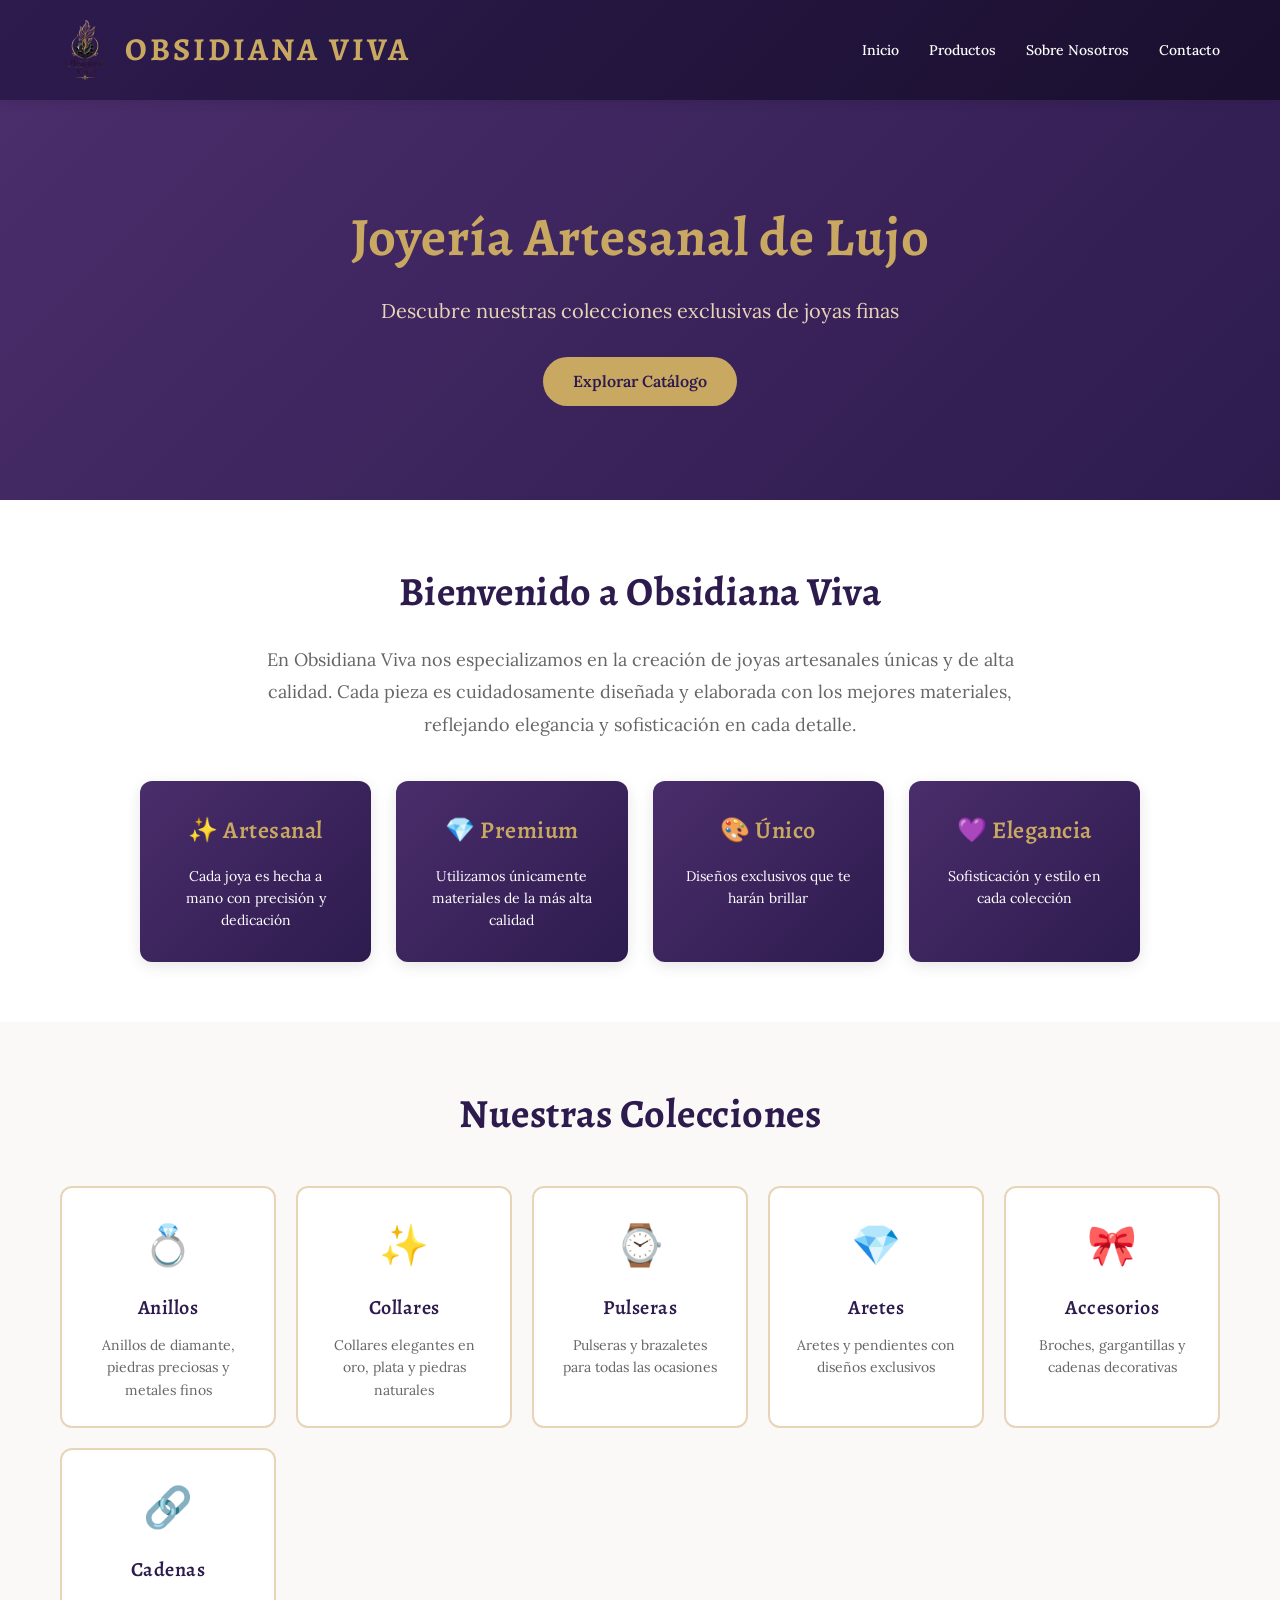
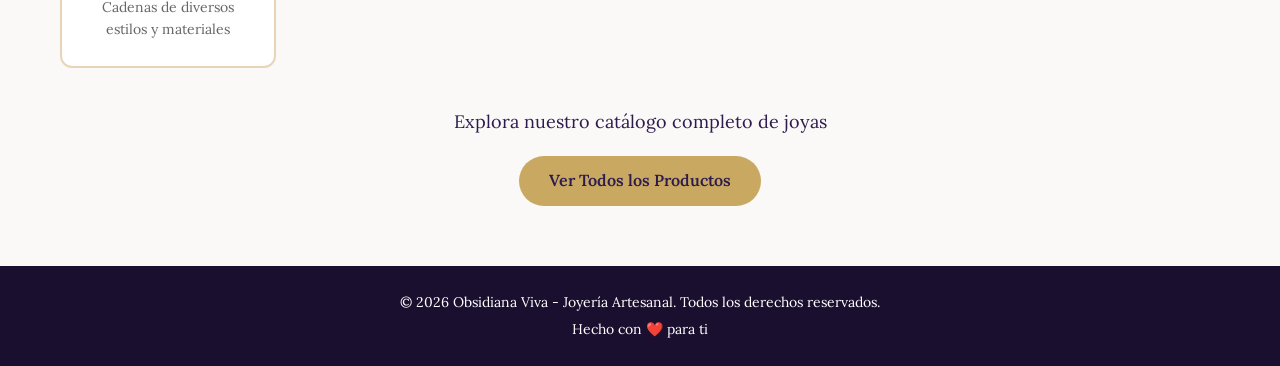
==== index.html @ 0007ed88 "Primer commit" ====
<!DOCTYPE html>
<html lang="es">
<head>
    <meta charset="UTF-8">
    <meta name="viewport" content="width=device-width, initial-scale=1.0">
    <title>Obsidiana Viva | Joyería Artesanal</title>
    <link rel="stylesheet" href="styles.css">
</head>
<body>
    <!-- HEADER / NAVEGACIÓN -->
    <header class="header">
        <div class="container">
            <div class="logo-section">
                <img src="img/logo.png" alt="Obsidiana Viva Logo" class="logo">
                <h1>OBSIDIANA VIVA</h1>
                <p class="tagline">Joyería Artesanal de Lujo</p>
            </div>
            <nav class="navbar">
                <ul>
                    <li><a href="index.html" class="nav-link">Inicio</a></li>
                    <li><a href="productos.html" class="nav-link">Productos</a></li>
                    <li><a href="sobre-nosotros.html" class="nav-link">Sobre Nosotros</a></li>
                    <li><a href="contacto.html" class="nav-link">Contacto</a></li>
                </ul>
            </nav>
        </div>
    </header>

    <!-- SECCIÓN HERO / BANNER -->
    <section class="hero">
        <div class="hero-content">
            <div class="hero-text">
                <h2>Joyería Artesanal de Lujo</h2>
                <p>Descubre nuestras colecciones exclusivas de joyas finas</p>
                <a href="productos.html" class="btn btn-primary">Explorar Catálogo</a>
            </div>
        </div>
    </section>

    <!-- SECCIÓN DE INTRODUCCIÓN -->
    <section class="intro-section">
        <div class="container">
            <h2>Bienvenido a Obsidiana Viva</h2>
            <p class="intro-text">
                En Obsidiana Viva nos especializamos en la creación de joyas artesanales únicas y de alta calidad. 
                Cada pieza es cuidadosamente diseñada y elaborada con los mejores materiales, reflejando elegancia 
                y sofisticación en cada detalle.
            </p>
            
            <div class="caracteristicas-grid">
                <div class="caracteristica-card">
                    <h3>✨ Artesanal</h3>
                    <p>Cada joya es hecha a mano con precisión y dedicación</p>
                </div>
                <div class="caracteristica-card">
                    <h3>💎 Premium</h3>
                    <p>Utilizamos únicamente materiales de la más alta calidad</p>
                </div>
                <div class="caracteristica-card">
                    <h3>🎨 Único</h3>
                    <p>Diseños exclusivos que te harán brillar</p>
                </div>
                <div class="caracteristica-card">
                    <h3>💜 Elegancia</h3>
                    <p>Sofisticación y estilo en cada colección</p>
                </div>
            </div>
        </div>
    </section>

    <!-- SECCIÓN DE CATEGORÍAS DESTACADAS -->
    <section class="categorias-section">
        <div class="container">
            <h2>Nuestras Colecciones</h2>
            <div class="categorias-grid">
                <div class="categoria-card">
                    <div class="categoria-icon">💍</div>
                    <h3>Anillos</h3>
                    <p>Anillos de diamante, piedras preciosas y metales finos</p>
                </div>
                <div class="categoria-card">
                    <div class="categoria-icon">✨</div>
                    <h3>Collares</h3>
                    <p>Collares elegantes en oro, plata y piedras naturales</p>
                </div>
                <div class="categoria-card">
                    <div class="categoria-icon">⌚</div>
                    <h3>Pulseras</h3>
                    <p>Pulseras y brazaletes para todas las ocasiones</p>
                </div>
                <div class="categoria-card">
                    <div class="categoria-icon">💎</div>
                    <h3>Aretes</h3>
                    <p>Aretes y pendientes con diseños exclusivos</p>
                </div>
                <div class="categoria-card">
                    <div class="categoria-icon">🎀</div>
                    <h3>Accesorios</h3>
                    <p>Broches, gargantillas y cadenas decorativas</p>
                </div>
                <div class="categoria-card">
                    <div class="categoria-icon">🔗</div>
                    <h3>Cadenas</h3>
                    <p>Cadenas de diversos estilos y materiales</p>
                </div>
            </div>
            <div class="cta-section">
                <p>Explora nuestro catálogo completo de joyas</p>
                <a href="productos.html" class="btn btn-primary">Ver Todos los Productos</a>
            </div>
        </div>
    </section>

    <!-- FOOTER -->
    <footer class="footer">
        <div class="container">
            <p>&copy; 2026 Obsidiana Viva - Joyería Artesanal. Todos los derechos reservados.</p>
            <p>Hecho con ❤️ para ti</p>
        </div>
    </footer>
</body>
</html>
---- styles.css ----
/* ===== IMPORTAR FUENTES DE GOOGLE FONTS ===== */
@import url('https://fonts.googleapis.com/css2?family=Alegreya:wght@400;600;700;900&family=Lora:wght@400;600;700&display=swap');

/* ===== VARIABLES DE COLOR ===== */
:root {
    --primary-purple: #2D1B4E;
    --dark-purple: #1a0f2e;
    --light-purple: #4a2d6b;
    --gold: #C9A961;
    --light-gold: #E8D5B7;
    --cream: #F5EFE0;
    --text-dark: #2D1B4E;
    --text-light: #666;
    --border-color: #ddd;
    --success: #27ae60;
    --error: #e74c3c;
}

/* ===== RESET Y ESTILOS GLOBALES ===== */
* {
    margin: 0;
    padding: 0;
    box-sizing: border-box;
}

html {
    scroll-behavior: smooth;
}

body {
    font-family: 'Lora', 'Times New Roman', serif;
    line-height: 1.6;
    color: var(--text-dark);
    background-color: #f9f7f4;
}

h1, h2, h3, h4, h5, h6 {
    font-family: 'Alegreya', 'Times New Roman', serif;
    font-weight: 600;
    letter-spacing: 0.5px;
}

.container {
    max-width: 1200px;
    margin: 0 auto;
    padding: 0 20px;
}

/* ===== HEADER Y NAVEGACIÓN ===== */
.header {
    background: linear-gradient(135deg, var(--primary-purple) 0%, var(--dark-purple) 100%);
    color: white;
    padding: 20px 0;
    box-shadow: 0 2px 10px rgba(0, 0, 0, 0.1);
    position: sticky;
    top: 0;
    z-index: 100;
}

.header .container {
    display: flex;
    justify-content: space-between;
    align-items: center;
    flex-wrap: wrap;
    gap: 20px;
}

.logo-section {
    display: flex;
    align-items: center;
    gap: 15px;
}

.logo {
    width: 50px;
    height: 60px;
    border-radius: 50%;
    object-fit: cover;
}

.logo-section h1 {
    font-family: 'Alegreya', 'Times New Roman', serif;
    font-size: 32px;
    font-weight: 700;
    letter-spacing: 3px;
    color: var(--gold);
}

.tagline {
    font-size: 12px;
    color: var(--light-gold);
    font-style: italic;
    display: none;
}

.navbar ul {
    display: flex;
    list-style: none;
    gap: 30px;
    align-items: center;
}

.navbar a {
    color: white;
    text-decoration: none;
    font-weight: 500;
    transition: color 0.3s ease;
    font-size: 14px;
}

.navbar a:hover {
    color: var(--gold);
}

/* ===== SECCIÓN HERO ===== */
.hero {
    background: linear-gradient(135deg, var(--light-purple) 0%, var(--primary-purple) 100%);
    color: white;
    padding: 60px 20px;
    text-align: center;
    min-height: 400px;
    display: flex;
    align-items: center;
    justify-content: center;
}

.hero-content {
    max-width: 800px;
    margin: 0 auto;
}

.hero-image {
    width: 100%;
    max-width: 600px;
    height: 300px;
    object-fit: cover;
    border-radius: 15px;
    margin-bottom: 30px;
    box-shadow: 0 10px 30px rgba(0, 0, 0, 0.3);
}

.hero-text h2 {
    font-family: 'Alegreya', 'Times New Roman', serif;
    font-size: 54px;
    font-weight: 700;
    margin-bottom: 15px;
    color: var(--gold);
    letter-spacing: 1px;
}

.hero-text p {
    font-size: 20px;
    margin-bottom: 30px;
    color: var(--light-gold);
}

/* ===== BOTONES ===== */
.btn {
    padding: 12px 30px;
    border: none;
    border-radius: 25px;
    font-size: 16px;
    font-weight: 600;
    cursor: pointer;
    transition: all 0.3s ease;
    text-decoration: none;
    display: inline-block;
}

.btn-primary {
    background-color: var(--gold);
    color: var(--primary-purple);
}

.btn-primary:hover {
    background-color: var(--light-gold);
    transform: translateY(-2px);
    box-shadow: 0 5px 15px rgba(201, 169, 97, 0.4);
}

.btn-secondary {
    background-color: var(--primary-purple);
    color: white;
    border: 2px solid var(--gold);
}

.btn-secondary:hover {
    background-color: var(--light-purple);
}

.btn-large {
    padding: 15px 40px;
    font-size: 18px;
}

/* ===== SECCIÓN INTRO (INDEX) ===== */
.intro-section {
    padding: 60px 20px;
    background-color: white;
}

.intro-section h2 {
    font-family: 'Alegreya', 'Times New Roman', serif;
    text-align: center;
    color: var(--primary-purple);
    margin-bottom: 20px;
    font-size: 40px;
    font-weight: 700;
}

.intro-text {
    text-align: center;
    max-width: 800px;
    margin: 0 auto 40px;
    font-size: 18px;
    color: var(--text-light);
    line-height: 1.8;
}

.caracteristicas-grid {
    display: grid;
    grid-template-columns: repeat(auto-fit, minmax(220px, 1fr));
    gap: 25px;
    max-width: 1000px;
    margin: 0 auto;
}

.caracteristica-card {
    background: linear-gradient(135deg, var(--light-purple) 0%, var(--primary-purple) 100%);
    color: white;
    padding: 30px;
    border-radius: 12px;
    text-align: center;
    box-shadow: 0 4px 15px rgba(0, 0, 0, 0.1);
    transition: transform 0.3s ease;
}

.caracteristica-card:hover {
    transform: translateY(-8px);
}

.caracteristica-card h3 {
    color: var(--gold);
    margin-bottom: 15px;
    font-size: 24px;
}

.caracteristica-card p {
    font-size: 14px;
    line-height: 1.6;
}

/* ===== SECCIÓN CATEGORÍAS (INDEX) ===== */
.categorias-section {
    padding: 60px 20px;
    background-color: #faf9f7;
}

.categorias-section h2 {
    font-family: 'Alegreya', 'Times New Roman', serif;
    text-align: center;
    color: var(--primary-purple);
    margin-bottom: 40px;
    font-size: 40px;
    font-weight: 700;
}

.categorias-grid {
    display: grid;
    grid-template-columns: repeat(auto-fit, minmax(200px, 1fr));
    gap: 20px;
    margin-bottom: 40px;
}

.categoria-card {
    background-color: white;
    border: 2px solid var(--light-gold);
    border-radius: 12px;
    padding: 25px;
    text-align: center;
    transition: all 0.3s ease;
    cursor: pointer;
}

.categoria-card:hover {
    border-color: var(--gold);
    box-shadow: 0 8px 20px rgba(201, 169, 97, 0.3);
    transform: translateY(-5px);
}

.categoria-icon {
    font-size: 40px;
    margin-bottom: 15px;
}

.categoria-card h3 {
    color: var(--primary-purple);
    margin-bottom: 10px;
    font-size: 20px;
}

.categoria-card p {
    color: var(--text-light);
    font-size: 14px;
}

.cta-section {
    text-align: center;
}

.cta-section p {
    font-size: 18px;
    color: var(--primary-purple);
    margin-bottom: 20px;
}

/* ===== SECCIÓN DE BÚSQUEDA Y FILTROS ===== */
.search-section {
    padding: 50px 20px;
    background-color: white;
}

.search-section h2 {
    font-family: 'Alegreya', 'Times New Roman', serif;
    text-align: center;
    color: var(--primary-purple);
    margin-bottom: 30px;
    font-size: 40px;
    font-weight: 700;
}

.search-bar {
    margin-bottom: 30px;
    text-align: center;
}

#buscador {
    width: 100%;
    max-width: 500px;
    padding: 12px 20px;
    font-size: 16px;
    border: 2px solid var(--gold);
    border-radius: 25px;
    outline: none;
    transition: border-color 0.3s ease;
}

#buscador:focus {
    border-color: var(--primary-purple);
    box-shadow: 0 0 10px rgba(201, 169, 97, 0.3);
}

.filtros {
    display: flex;
    flex-wrap: wrap;
    justify-content: center;
    gap: 10px;
}

.filtro-btn {
    padding: 10px 20px;
    border: 2px solid var(--gold);
    background-color: transparent;
    color: var(--primary-purple);
    border-radius: 25px;
    cursor: pointer;
    font-weight: 600;
    transition: all 0.3s ease;
}

.filtro-btn:hover {
    background-color: var(--gold);
    color: var(--primary-purple);
}

.filtro-btn.activo {
    background-color: var(--gold);
    color: var(--primary-purple);
}

/* ===== SECCIÓN DE PRODUCTOS ===== */
.productos-section {
    padding: 50px 20px;
    background-color: #faf9f7;
}

.productos-section h2 {
    font-family: 'Alegreya', 'Times New Roman', serif;
    text-align: center;
    color: var(--primary-purple);
    margin-bottom: 40px;
    font-size: 40px;
    font-weight: 700;
}

.productos-grid {
    display: grid;
    grid-template-columns: repeat(auto-fill, minmax(250px, 1fr));
    gap: 25px;
    max-width: 1200px;
    margin: 0 auto;
}

.producto-card {
    background-color: white;
    border-radius: 12px;
    overflow: hidden;
    box-shadow: 0 4px 15px rgba(0, 0, 0, 0.08);
    transition: all 0.3s ease;
    cursor: pointer;
}

.producto-card:hover {
    transform: translateY(-8px);
    box-shadow: 0 8px 25px rgba(201, 169, 97, 0.3);
}

.producto-imagen {
    width: 100%;
    height: 250px;
    background: linear-gradient(135deg, var(--light-gold) 0%, var(--cream) 100%);
    display: flex;
    align-items: center;
    justify-content: center;
    overflow: hidden;
}

.producto-imagen img {
    width: 100%;
    height: 100%;
    object-fit: cover;
}

.producto-info {
    padding: 20px;
}

.producto-categoria {
    font-size: 12px;
    color: var(--gold);
    font-weight: 700;
    text-transform: uppercase;
    letter-spacing: 1px;
}

.producto-nombre {
    font-family: 'Alegreya', 'Times New Roman', serif;
    font-size: 20px;
    font-weight: 700;
    color: var(--primary-purple);
    margin: 10px 0;
}

.producto-descripcion {
    font-size: 14px;
    color: var(--text-light);
    margin-bottom: 15px;
    line-height: 1.4;
}

.producto-precio {
    font-size: 24px;
    color: var(--gold);
    font-weight: 700;
    margin-bottom: 15px;
}

.producto-stock {
    font-size: 12px;
    color: var(--text-light);
    margin-bottom: 15px;
}

.stock-disponible {
    color: var(--success);
    font-weight: 600;
}

.stock-bajo {
    color: var(--error);
    font-weight: 600;
}

/* ===== SECCIÓN ABOUT HERO ===== */
.about-hero {
    background: linear-gradient(135deg, var(--primary-purple) 0%, var(--light-purple) 100%);
    color: white;
    padding: 60px 20px;
    text-align: center;
}

.about-hero h1 {
    font-family: 'Alegreya', 'Times New Roman', serif;
    font-size: 48px;
    font-weight: 700;
    margin-bottom: 15px;
    color: var(--gold);
}

.about-hero p {
    font-size: 20px;
    color: var(--light-gold);
}

/* ===== SECCIÓN HISTORIA ===== */
.historia-section {
    padding: 60px 20px;
    background-color: white;
}

.historia-section .container {
    display: grid;
    grid-template-columns: 1fr 1fr;
    gap: 40px;
    align-items: center;
}

.historia-content h2 {
    font-family: 'Alegreya', 'Times New Roman', serif;
    color: var(--primary-purple);
    margin-bottom: 20px;
    font-size: 36px;
    font-weight: 700;
}

.historia-content p {
    color: var(--text-light);
    margin-bottom: 15px;
    line-height: 1.8;
    font-size: 16px;
}

.historia-imagen {
    width: 100%;
    height: 400px;
    object-fit: cover;
    border-radius: 12px;
    box-shadow: 0 8px 25px rgba(0, 0, 0, 0.15);
}

/* ===== SECCIÓN MISIÓN Y VISIÓN ===== */
.mision-vision {
    padding: 60px 20px;
    background-color: #faf9f7;
}

.mision-vision .container {
    display: grid;
    grid-template-columns: 1fr 1fr;
    gap: 40px;
}

.mision-card, .vision-card {
    background: linear-gradient(135deg, var(--primary-purple) 0%, var(--light-purple) 100%);
    color: white;
    padding: 40px;
    border-radius: 12px;
    box-shadow: 0 8px 25px rgba(0, 0, 0, 0.1);
    transition: transform 0.3s ease;
}

.mision-card:hover, .vision-card:hover {
    transform: translateY(-8px);
}

.mision-card h3, .vision-card h3 {
    font-family: 'Alegreya', 'Times New Roman', serif;
    color: var(--gold);
    margin-bottom: 20px;
    font-size: 28px;
}

.mision-card p, .vision-card p {
    font-size: 16px;
    line-height: 1.8;
}

/* ===== SECCIÓN VALORES ===== */
.valores-section {
    padding: 60px 20px;
    background-color: white;
}

.valores-section h2 {
    font-family: 'Alegreya', 'Times New Roman', serif;
    text-align: center;
    color: var(--primary-purple);
    margin-bottom: 40px;
    font-size: 40px;
    font-weight: 700;
}

.valores-grid {
    display: grid;
    grid-template-columns: repeat(auto-fit, minmax(250px, 1fr));
    gap: 25px;
}

.valor-card {
    background-color: #f9f7f4;
    border-left: 4px solid var(--gold);
    padding: 25px;
    border-radius: 8px;
    transition: all 0.3s ease;
}

.valor-card:hover {
    box-shadow: 0 8px 20px rgba(201, 169, 97, 0.2);
    transform: translateX(5px);
}

.valor-card h3 {
    color: var(--primary-purple);
    margin-bottom: 12px;
    font-size: 20px;
}

.valor-card p {
    color: var(--text-light);
    font-size: 14px;
    line-height: 1.6;
}

/* ===== SECCIÓN MATERIALES ===== */
.materiales-section {
    padding: 60px 20px;
    background: linear-gradient(135deg, var(--light-purple) 0%, var(--primary-purple) 100%);
    color: white;
}

.materiales-section h2 {
    font-family: 'Alegreya', 'Times New Roman', serif;
    text-align: center;
    color: var(--gold);
    margin-bottom: 15px;
    font-size: 40px;
    font-weight: 700;
}

.materiales-intro {
    text-align: center;
    margin-bottom: 40px;
    font-size: 18px;
    color: var(--light-gold);
}

.materiales-grid {
    display: grid;
    grid-template-columns: repeat(auto-fit, minmax(220px, 1fr));
    gap: 20px;
}

.material-card {
    background-color: rgba(255, 255, 255, 0.1);
    border: 2px solid var(--gold);
    padding: 25px;
    border-radius: 12px;
    text-align: center;
    transition: all 0.3s ease;
}

.material-card:hover {
    background-color: rgba(255, 255, 255, 0.2);
    transform: translateY(-5px);
}

.material-card h3 {
    color: var(--gold);
    margin-bottom: 12px;
    font-size: 20px;
}

.material-card p {
    font-size: 14px;
    line-height: 1.6;
}

/* ===== SECCIÓN CONTACTO HERO ===== */
.contacto-hero {
    background: linear-gradient(135deg, var(--primary-purple) 0%, var(--light-purple) 100%);
    color: white;
    padding: 60px 20px;
    text-align: center;
}

.contacto-hero h1 {
    font-family: 'Alegreya', 'Times New Roman', serif;
    font-size: 48px;
    font-weight: 700;
    margin-bottom: 15px;
    color: var(--gold);
}

.contacto-hero p {
    font-size: 20px;
    color: var(--light-gold);
}

/* ===== INFORMACIÓN CONTACTO ===== */
.info-contacto {
    padding: 60px 20px;
    background-color: white;
}

.info-contacto h2 {
    font-family: 'Alegreya', 'Times New Roman', serif;
    text-align: center;
    color: var(--primary-purple);
    margin-bottom: 40px;
    font-size: 36px;
    font-weight: 700;
}

.contacto-grid {
    display: grid;
    grid-template-columns: repeat(auto-fit, minmax(250px, 1fr));
    gap: 25px;
}

.contacto-info-card {
    background: linear-gradient(135deg, var(--light-gold) 0%, var(--cream) 100%);
    padding: 30px;
    border-radius: 12px;
    text-align: center;
    box-shadow: 0 4px 15px rgba(0, 0, 0, 0.08);
}

.contacto-info-card h3 {
    font-family: 'Alegreya', 'Times New Roman', serif;
    color: var(--primary-purple);
    margin-bottom: 12px;
    font-size: 24px;
    font-weight: 700;
}

.contacto-info-card p {
    color: var(--text-dark);
    font-size: 16px;
}

/* ===== FORMULARIO CONTACTO ===== */
.formulario-contacto {
    padding: 60px 20px;
    background-color: #faf9f7;
}

.formulario-contacto h2 {
    font-family: 'Alegreya', 'Times New Roman', serif;
    text-align: center;
    color: var(--primary-purple);
    margin-bottom: 40px;
    font-size: 36px;
    font-weight: 700;
}

.contacto-form-grande {
    max-width: 700px;
    margin: 0 auto;
    background-color: white;
    padding: 40px;
    border-radius: 12px;
    box-shadow: 0 4px 15px rgba(0, 0, 0, 0.08);
}

.form-group {
    margin-bottom: 25px;
}

.form-group label {
    display: block;
    margin-bottom: 8px;
    color: var(--primary-purple);
    font-weight: 600;
    font-size: 15px;
}

.form-group input,
.form-group textarea {
    width: 100%;
    padding: 12px;
    border: 2px solid var(--border-color);
    border-radius: 8px;
    font-family: 'Lora', 'Times New Roman', serif;
    font-size: 16px;
    transition: border-color 0.3s ease;
}

.form-group input:focus,
.form-group textarea:focus {
    outline: none;
    border-color: var(--gold);
    box-shadow: 0 0 10px rgba(201, 169, 97, 0.3);
}

.form-group textarea {
    resize: vertical;
}

/* ===== SECCIÓN REDES SOCIALES ===== */
.redes-sociales {
    padding: 60px 20px;
    background: linear-gradient(135deg, var(--primary-purple) 0%, var(--light-purple) 100%);
    color: white;
    text-align: center;
}

.redes-sociales h2 {
    font-family: 'Alegreya', 'Times New Roman', serif;
    color: var(--gold);
    margin-bottom: 12px;
    font-size: 36px;
    font-weight: 700;
}

.redes-sociales > .container > p {
    color: var(--light-gold);
    margin-bottom: 30px;
    font-size: 18px;
}

.redes-links {
    display: flex;
    flex-wrap: wrap;
    justify-content: center;
    gap: 15px;
}

.red-social-btn {
    display: inline-block;
    padding: 12px 25px;
    background-color: var(--gold);
    color: var(--primary-purple);
    text-decoration: none;
    border-radius: 25px;
    font-weight: 600;
    transition: all 0.3s ease;
}

.red-social-btn:hover {
    background-color: var(--light-gold);
    transform: translateY(-3px);
    box-shadow: 0 5px 15px rgba(201, 169, 97, 0.4);
}

/* ===== FOOTER ===== */
.footer {
    background-color: var(--dark-purple);
    color: white;
    text-align: center;
    padding: 20px;
}

.footer p {
    margin: 5px 0;
    font-size: 14px;
}

/* ===== RESPONSIVE DESIGN ===== */
@media (max-width: 768px) {
    .header .container {
        flex-direction: column;
        align-items: center;
    }

    .navbar ul {
        gap: 15px;
        font-size: 12px;
        flex-direction: column;
        width: 100%;
    }

    .navbar a {
        display: block;
        text-align: center;
    }

    .logo-section h1 {
        font-size: 24px;
    }

    .hero-text h2 {
        font-size: 36px;
    }

    .hero-text p {
        font-size: 16px;
    }

    .productos-grid {
        grid-template-columns: repeat(auto-fill, minmax(200px, 1fr));
        gap: 15px;
    }

    .producto-imagen {
        height: 200px;
    }

    .caracteristicas-grid {
        grid-template-columns: 1fr 1fr;
    }

    .categorias-grid {
        grid-template-columns: 1fr;
    }

    .historia-section .container {
        grid-template-columns: 1fr;
    }

    .historia-imagen {
        height: 300px;
    }

    .mision-vision .container {
        grid-template-columns: 1fr;
    }

    .valores-grid {
        grid-template-columns: 1fr;
    }

    .redes-links {
        flex-direction: column;
    }
}

@media (max-width: 480px) {
    .header .container {
        gap: 10px;
    }

    .logo-section h1 {
        font-size: 20px;
    }

    .tagline {
        display: block;
    }

    .hero-text h2 {
        font-size: 28px;
    }

    .hero-image {
        height: 200px;
    }

    .productos-grid {
        grid-template-columns: 1fr;
    }

    .caracteristicas-grid {
        grid-template-columns: 1fr;
    }

    .materiales-grid {
        grid-template-columns: 1fr;
    }

    .contacto-form-grande {
        padding: 20px;
    }

    .search-section h2,
    .productos-section h2,
    .intro-section h2,
    .categorias-section h2,
    .valores-section h2,
    .materiales-section h2,
    .formulario-contacto h2 {
        font-size: 28px;
    }

    .filtros {
        gap: 5px;
    }

    .filtro-btn {
        padding: 8px 12px;
        font-size: 11px;
    }
}
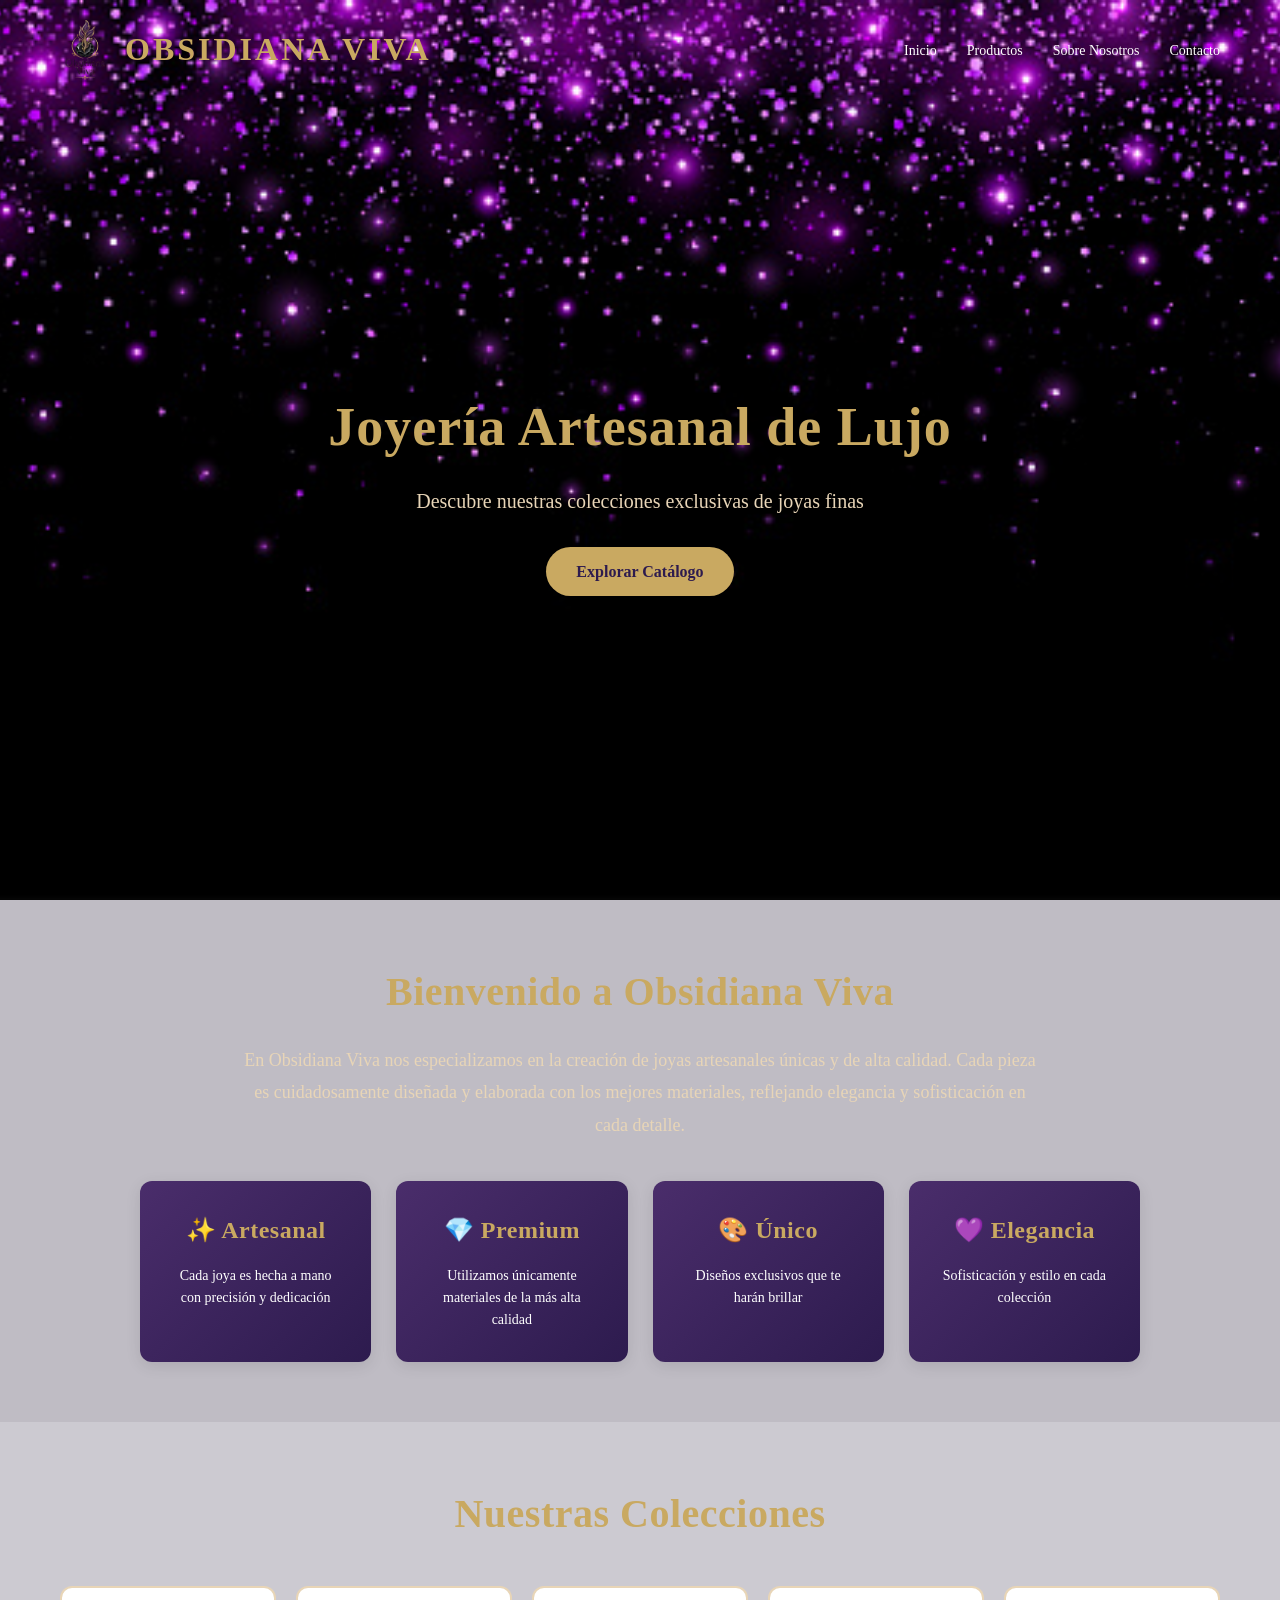
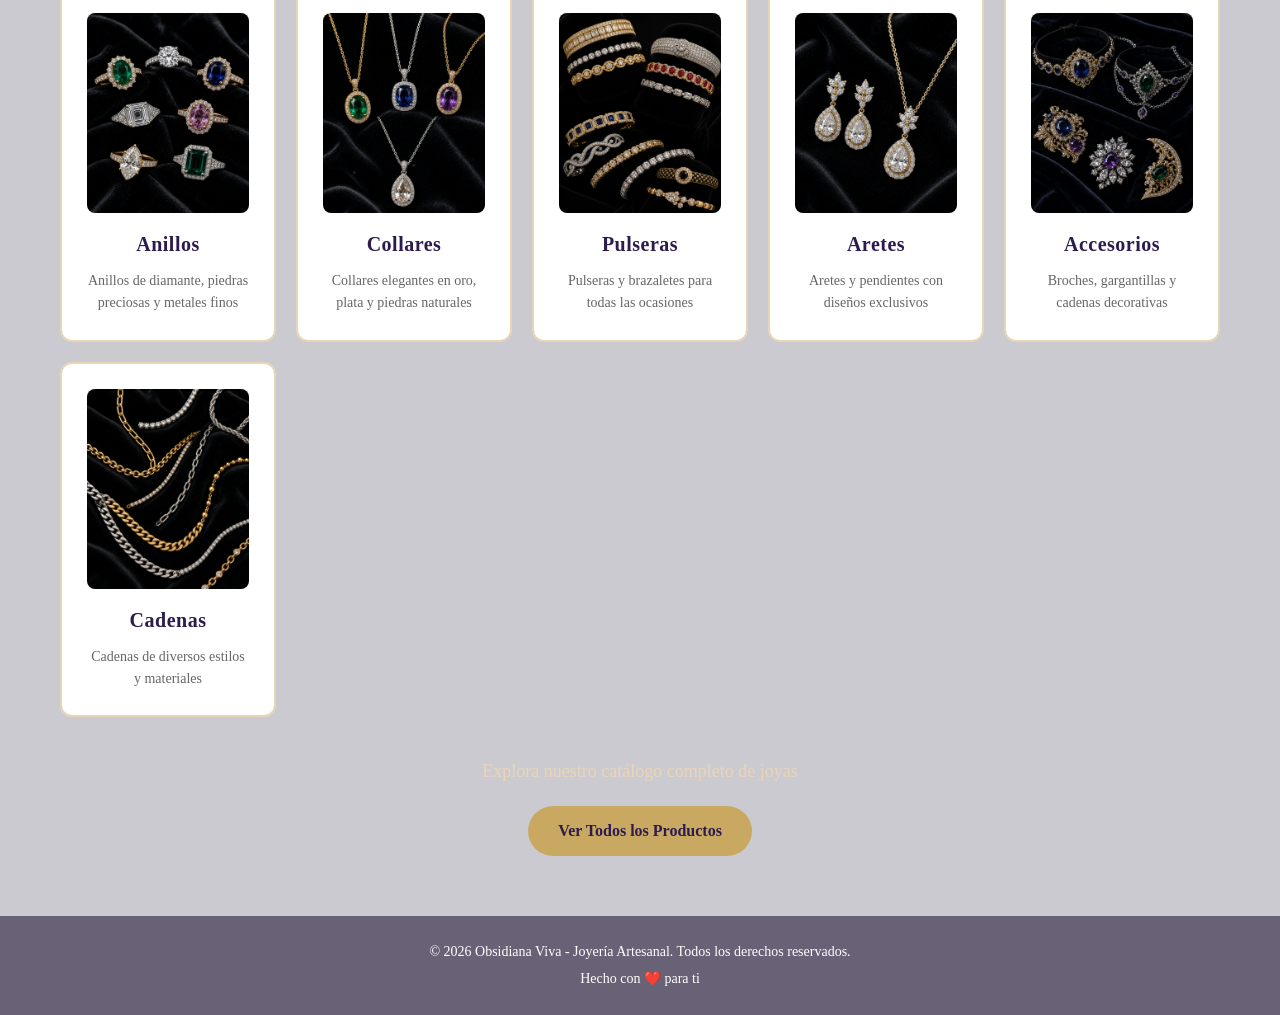
==== commit a55ff90b: "Actualización" ====
--- a/index.html
+++ b/index.html
@@ -6,9 +6,13 @@
     <title>Obsidiana Viva | Joyería Artesanal</title>
     <link rel="stylesheet" href="styles.css">
 </head>
-<body>
-    <!-- HEADER / NAVEGACIÓN -->
-    <header class="header">
+<body class="home has-video">
+    <video class="page-video" autoplay muted loop playsinline poster="img/banner.jpg">
+        <source src="img/fondo.mp4" type="video/mp4">
+    </video>
+    <div class="page-video-overlay"></div>
+
+    <header class="header header-over-video">
         <div class="container">
             <div class="logo-section">
                 <img src="img/logo.png" alt="Obsidiana Viva Logo" class="logo">
@@ -26,7 +30,6 @@
         </div>
     </header>
 
-    <!-- SECCIÓN HERO / BANNER -->
     <section class="hero">
         <div class="hero-content">
             <div class="hero-text">
@@ -37,30 +40,29 @@
         </div>
     </section>
 
-    <!-- SECCIÓN DE INTRODUCCIÓN -->
     <section class="intro-section">
         <div class="container">
-            <h2>Bienvenido a Obsidiana Viva</h2>
-            <p class="intro-text">
-                En Obsidiana Viva nos especializamos en la creación de joyas artesanales únicas y de alta calidad. 
-                Cada pieza es cuidadosamente diseñada y elaborada con los mejores materiales, reflejando elegancia 
+            <h2 class="reveal">Bienvenido a Obsidiana Viva</h2>
+            <p class="intro-text reveal reveal-delay-1">
+                En Obsidiana Viva nos especializamos en la creación de joyas artesanales únicas y de alta calidad.
+                Cada pieza es cuidadosamente diseñada y elaborada con los mejores materiales, reflejando elegancia
                 y sofisticación en cada detalle.
             </p>
-            
+
             <div class="caracteristicas-grid">
-                <div class="caracteristica-card">
+                <div class="caracteristica-card reveal reveal-delay-1">
                     <h3>✨ Artesanal</h3>
                     <p>Cada joya es hecha a mano con precisión y dedicación</p>
                 </div>
-                <div class="caracteristica-card">
+                <div class="caracteristica-card reveal reveal-delay-2">
                     <h3>💎 Premium</h3>
                     <p>Utilizamos únicamente materiales de la más alta calidad</p>
                 </div>
-                <div class="caracteristica-card">
+                <div class="caracteristica-card reveal reveal-delay-3">
                     <h3>🎨 Único</h3>
                     <p>Diseños exclusivos que te harán brillar</p>
                 </div>
-                <div class="caracteristica-card">
+                <div class="caracteristica-card reveal reveal-delay-4">
                     <h3>💜 Elegancia</h3>
                     <p>Sofisticación y estilo en cada colección</p>
                 </div>
@@ -68,55 +70,67 @@
         </div>
     </section>
 
-    <!-- SECCIÓN DE CATEGORÍAS DESTACADAS -->
     <section class="categorias-section">
         <div class="container">
-            <h2>Nuestras Colecciones</h2>
+            <h2 class="reveal">Nuestras Colecciones</h2>
             <div class="categorias-grid">
-                <div class="categoria-card">
-                    <div class="categoria-icon">💍</div>
+                <div class="categoria-card reveal reveal-delay-1">
+                    <div class="categoria-imagen">
+                        <img src="img/coleccion-anillos.jpg" alt="Anillos">
+                    </div>
                     <h3>Anillos</h3>
                     <p>Anillos de diamante, piedras preciosas y metales finos</p>
                 </div>
-                <div class="categoria-card">
-                    <div class="categoria-icon">✨</div>
+                <div class="categoria-card reveal reveal-delay-2">
+                    <div class="categoria-imagen">
+                        <img src="img/coleccion-collares.jpg" alt="Collares">
+                    </div>
                     <h3>Collares</h3>
                     <p>Collares elegantes en oro, plata y piedras naturales</p>
                 </div>
-                <div class="categoria-card">
-                    <div class="categoria-icon">⌚</div>
+                <div class="categoria-card reveal reveal-delay-3">
+                    <div class="categoria-imagen">
+                        <img src="img/coleccion-pulseras.jpg" alt="Pulseras">
+                    </div>
                     <h3>Pulseras</h3>
                     <p>Pulseras y brazaletes para todas las ocasiones</p>
                 </div>
-                <div class="categoria-card">
-                    <div class="categoria-icon">💎</div>
+                <div class="categoria-card reveal reveal-delay-4">
+                    <div class="categoria-imagen">
+                        <img src="img/coleccion-aretes.jpg" alt="Aretes">
+                    </div>
                     <h3>Aretes</h3>
                     <p>Aretes y pendientes con diseños exclusivos</p>
                 </div>
-                <div class="categoria-card">
-                    <div class="categoria-icon">🎀</div>
+                <div class="categoria-card reveal reveal-delay-5">
+                    <div class="categoria-imagen">
+                        <img src="img/coleccion-accesorios.jpg" alt="Accesorios">
+                    </div>
                     <h3>Accesorios</h3>
                     <p>Broches, gargantillas y cadenas decorativas</p>
                 </div>
-                <div class="categoria-card">
-                    <div class="categoria-icon">🔗</div>
+                <div class="categoria-card reveal reveal-delay-6">
+                    <div class="categoria-imagen">
+                        <img src="img/coleccion-cadenas.jpg" alt="Cadenas">
+                    </div>
                     <h3>Cadenas</h3>
                     <p>Cadenas de diversos estilos y materiales</p>
                 </div>
             </div>
-            <div class="cta-section">
+            <div class="cta-section reveal">
                 <p>Explora nuestro catálogo completo de joyas</p>
                 <a href="productos.html" class="btn btn-primary">Ver Todos los Productos</a>
             </div>
         </div>
     </section>
 
-    <!-- FOOTER -->
     <footer class="footer">
         <div class="container">
             <p>&copy; 2026 Obsidiana Viva - Joyería Artesanal. Todos los derechos reservados.</p>
             <p>Hecho con ❤️ para ti</p>
         </div>
     </footer>
+
+    <script src="script.js"></script>
 </body>
 </html>
--- a/styles.css
+++ b/styles.css
@@ -1,7 +1,3 @@
-/* ===== IMPORTAR FUENTES DE GOOGLE FONTS ===== */
-@import url('https://fonts.googleapis.com/css2?family=Alegreya:wght@400;600;700;900&family=Lora:wght@400;600;700&display=swap');
-
-/* ===== VARIABLES DE COLOR ===== */
 :root {
     --primary-purple: #2D1B4E;
     --dark-purple: #1a0f2e;
@@ -16,7 +12,6 @@
     --error: #e74c3c;
 }
 
-/* ===== RESET Y ESTILOS GLOBALES ===== */
 * {
     margin: 0;
     padding: 0;
@@ -46,7 +41,6 @@
     padding: 0 20px;
 }
 
-/* ===== HEADER Y NAVEGACIÓN ===== */
 .header {
     background: linear-gradient(135deg, var(--primary-purple) 0%, var(--dark-purple) 100%);
     color: white;
@@ -112,19 +106,60 @@
     color: var(--gold);
 }
 
-/* ===== SECCIÓN HERO ===== */
+.page-video {
+    position: fixed;
+    top: 0;
+    left: 0;
+    width: 100%;
+    height: 100%;
+    object-fit: cover;
+    z-index: -2;
+    pointer-events: none;
+}
+
+.page-video-overlay {
+    position: fixed;
+    inset: 0;
+    z-index: -1;
+    pointer-events: none;
+    background: linear-gradient(135deg, rgba(45, 27, 78, 0) 0%, rgba(26, 15, 46, 0) 100%);
+}
+
+body.home {
+    background: transparent;
+}
+
+.header.header-over-video {
+    background: transparent;
+    box-shadow: none;
+    position: fixed;
+    top: 0;
+    left: 0;
+    width: 100%;
+    transition: background 0.35s ease, box-shadow 0.35s ease;
+}
+
+.header.header-over-video.scrolled {
+    background: linear-gradient(135deg, var(--primary-purple) 0%, var(--dark-purple) 100%);
+    box-shadow: 0 2px 10px rgba(0, 0, 0, 0.25);
+}
+
 .hero {
-    background: linear-gradient(135deg, var(--light-purple) 0%, var(--primary-purple) 100%);
+    position: relative;
+    background: transparent;
     color: white;
-    padding: 60px 20px;
-    text-align: center;
-    min-height: 400px;
+    padding: 160px 20px 80px;
+    text-align: center;
+    min-height: 100vh;
     display: flex;
     align-items: center;
     justify-content: center;
+    overflow: hidden;
 }
 
 .hero-content {
+    position: relative;
+    z-index: 2;
     max-width: 800px;
     margin: 0 auto;
 }
@@ -154,7 +189,6 @@
     color: var(--light-gold);
 }
 
-/* ===== BOTONES ===== */
 .btn {
     padding: 12px 30px;
     border: none;
@@ -193,16 +227,15 @@
     font-size: 18px;
 }
 
-/* ===== SECCIÓN INTRO (INDEX) ===== */
 .intro-section {
     padding: 60px 20px;
-    background-color: white;
+    background-color: rgba(26, 15, 46, 0.28);
 }
 
 .intro-section h2 {
     font-family: 'Alegreya', 'Times New Roman', serif;
     text-align: center;
-    color: var(--primary-purple);
+    color: var(--gold);
     margin-bottom: 20px;
     font-size: 40px;
     font-weight: 700;
@@ -213,7 +246,7 @@
     max-width: 800px;
     margin: 0 auto 40px;
     font-size: 18px;
-    color: var(--text-light);
+    color: var(--light-gold);
     line-height: 1.8;
 }
 
@@ -250,16 +283,15 @@
     line-height: 1.6;
 }
 
-/* ===== SECCIÓN CATEGORÍAS (INDEX) ===== */
 .categorias-section {
     padding: 60px 20px;
-    background-color: #faf9f7;
+    background-color: rgba(26, 15, 46, 0.22);
 }
 
 .categorias-section h2 {
     font-family: 'Alegreya', 'Times New Roman', serif;
     text-align: center;
-    color: var(--primary-purple);
+    color: var(--gold);
     margin-bottom: 40px;
     font-size: 40px;
     font-weight: 700;
@@ -278,14 +310,18 @@
     border-radius: 12px;
     padding: 25px;
     text-align: center;
-    transition: all 0.3s ease;
+    transition: all 0.4s cubic-bezier(0.25, 0.46, 0.45, 0.94);
     cursor: pointer;
 }
 
 .categoria-card:hover {
     border-color: var(--gold);
-    box-shadow: 0 8px 20px rgba(201, 169, 97, 0.3);
-    transform: translateY(-5px);
+    box-shadow: 0 12px 28px rgba(201, 169, 97, 0.35);
+    transform: translateY(-8px);
+}
+
+.categoria-card:hover .categoria-imagen img {
+    transform: scale(1.08);
 }
 
 .categoria-icon {
@@ -310,11 +346,10 @@
 
 .cta-section p {
     font-size: 18px;
-    color: var(--primary-purple);
+    color: var(--light-gold);
     margin-bottom: 20px;
 }
 
-/* ===== SECCIÓN DE BÚSQUEDA Y FILTROS ===== */
 .search-section {
     padding: 50px 20px;
     background-color: white;
@@ -378,7 +413,6 @@
     color: var(--primary-purple);
 }
 
-/* ===== SECCIÓN DE PRODUCTOS ===== */
 .productos-section {
     padding: 50px 20px;
     background-color: #faf9f7;
@@ -406,13 +440,17 @@
     border-radius: 12px;
     overflow: hidden;
     box-shadow: 0 4px 15px rgba(0, 0, 0, 0.08);
-    transition: all 0.3s ease;
+    transition: all 0.4s cubic-bezier(0.25, 0.46, 0.45, 0.94);
     cursor: pointer;
 }
 
 .producto-card:hover {
-    transform: translateY(-8px);
-    box-shadow: 0 8px 25px rgba(201, 169, 97, 0.3);
+    transform: translateY(-10px);
+    box-shadow: 0 14px 30px rgba(201, 169, 97, 0.35);
+}
+
+.producto-card:hover .producto-imagen img {
+    transform: scale(1.1);
 }
 
 .producto-imagen {
@@ -429,6 +467,7 @@
     width: 100%;
     height: 100%;
     object-fit: cover;
+    transition: transform 0.5s cubic-bezier(0.25, 0.46, 0.45, 0.94);
 }
 
 .producto-info {
@@ -481,7 +520,6 @@
     font-weight: 600;
 }
 
-/* ===== SECCIÓN ABOUT HERO ===== */
 .about-hero {
     background: linear-gradient(135deg, var(--primary-purple) 0%, var(--light-purple) 100%);
     color: white;
@@ -502,7 +540,6 @@
     color: var(--light-gold);
 }
 
-/* ===== SECCIÓN HISTORIA ===== */
 .historia-section {
     padding: 60px 20px;
     background-color: white;
@@ -538,7 +575,6 @@
     box-shadow: 0 8px 25px rgba(0, 0, 0, 0.15);
 }
 
-/* ===== SECCIÓN MISIÓN Y VISIÓN ===== */
 .mision-vision {
     padding: 60px 20px;
     background-color: #faf9f7;
@@ -575,7 +611,6 @@
     line-height: 1.8;
 }
 
-/* ===== SECCIÓN VALORES ===== */
 .valores-section {
     padding: 60px 20px;
     background-color: white;
@@ -602,6 +637,8 @@
     padding: 25px;
     border-radius: 8px;
     transition: all 0.3s ease;
+    display: flex;
+    flex-direction: column;
 }
 
 .valor-card:hover {
@@ -609,10 +646,29 @@
     transform: translateX(5px);
 }
 
+.valor-imagen {
+    width: 100%;
+    height: 180px;
+    margin-bottom: 20px;
+    border-radius: 8px;
+    overflow: hidden;
+    background: linear-gradient(135deg, var(--light-gold) 0%, var(--cream) 100%);
+    display: flex;
+    align-items: center;
+    justify-content: center;
+}
+
+.valor-imagen img {
+    width: 100%;
+    height: 100%;
+    object-fit: cover;
+}
+
 .valor-card h3 {
     color: var(--primary-purple);
     margin-bottom: 12px;
     font-size: 20px;
+    font-weight: 700;
 }
 
 .valor-card p {
@@ -621,7 +677,6 @@
     line-height: 1.6;
 }
 
-/* ===== SECCIÓN MATERIALES ===== */
 .materiales-section {
     padding: 60px 20px;
     background: linear-gradient(135deg, var(--light-purple) 0%, var(--primary-purple) 100%);
@@ -653,10 +708,13 @@
 .material-card {
     background-color: rgba(255, 255, 255, 0.1);
     border: 2px solid var(--gold);
-    padding: 25px;
+    padding: 0;
     border-radius: 12px;
     text-align: center;
     transition: all 0.3s ease;
+    overflow: hidden;
+    display: flex;
+    flex-direction: column;
 }
 
 .material-card:hover {
@@ -664,18 +722,37 @@
     transform: translateY(-5px);
 }
 
+.material-imagen {
+    width: 100%;
+    height: 180px;
+    overflow: hidden;
+    background: linear-gradient(135deg, var(--light-gold) 0%, var(--cream) 100%);
+    display: flex;
+    align-items: center;
+    justify-content: center;
+}
+
+.material-imagen img {
+    width: 100%;
+    height: 100%;
+    object-fit: cover;
+}
+
 .material-card h3 {
     color: var(--gold);
-    margin-bottom: 12px;
+    margin-top: 15px;
+    margin-bottom: 10px;
     font-size: 20px;
+    font-weight: 700;
+    padding: 0 15px;
 }
 
 .material-card p {
     font-size: 14px;
     line-height: 1.6;
-}
-
-/* ===== SECCIÓN CONTACTO HERO ===== */
+    padding: 0 15px 15px 15px;
+}
+
 .contacto-hero {
     background: linear-gradient(135deg, var(--primary-purple) 0%, var(--light-purple) 100%);
     color: white;
@@ -696,7 +773,6 @@
     color: var(--light-gold);
 }
 
-/* ===== INFORMACIÓN CONTACTO ===== */
 .info-contacto {
     padding: 60px 20px;
     background-color: white;
@@ -738,7 +814,6 @@
     font-size: 16px;
 }
 
-/* ===== FORMULARIO CONTACTO ===== */
 .formulario-contacto {
     padding: 60px 20px;
     background-color: #faf9f7;
@@ -796,7 +871,6 @@
     resize: vertical;
 }
 
-/* ===== SECCIÓN REDES SOCIALES ===== */
 .redes-sociales {
     padding: 60px 20px;
     background: linear-gradient(135deg, var(--primary-purple) 0%, var(--light-purple) 100%);
@@ -842,7 +916,6 @@
     box-shadow: 0 5px 15px rgba(201, 169, 97, 0.4);
 }
 
-/* ===== FOOTER ===== */
 .footer {
     background-color: var(--dark-purple);
     color: white;
@@ -850,12 +923,53 @@
     padding: 20px;
 }
 
+body.home .footer {
+    background-color: rgba(26, 15, 46, 0.65);
+}
+
 .footer p {
     margin: 5px 0;
     font-size: 14px;
 }
 
-/* ===== RESPONSIVE DESIGN ===== */
+.categoria-imagen {
+    width: 100%;
+    height: 200px;
+    border-radius: 8px;
+    overflow: hidden;
+    background: linear-gradient(135deg, var(--light-gold) 0%, var(--cream) 100%);
+    display: flex;
+    align-items: center;
+    justify-content: center;
+    margin-bottom: 15px;
+}
+
+.categoria-imagen img {
+    width: 100%;
+    height: 100%;
+    object-fit: cover;
+    transition: transform 0.5s cubic-bezier(0.25, 0.46, 0.45, 0.94);
+}
+
+.reveal {
+    opacity: 0;
+    transform: translateY(40px);
+    transition: opacity 0.7s cubic-bezier(0.25, 0.46, 0.45, 0.94),
+                transform 0.7s cubic-bezier(0.25, 0.46, 0.45, 0.94);
+}
+
+.reveal.visible {
+    opacity: 1;
+    transform: translateY(0);
+}
+
+.reveal-delay-1 { transition-delay: 0.1s; }
+.reveal-delay-2 { transition-delay: 0.2s; }
+.reveal-delay-3 { transition-delay: 0.3s; }
+.reveal-delay-4 { transition-delay: 0.4s; }
+.reveal-delay-5 { transition-delay: 0.5s; }
+.reveal-delay-6 { transition-delay: 0.6s; }
+
 @media (max-width: 768px) {
     .header .container {
         flex-direction: column;
@@ -876,6 +990,11 @@
 
     .logo-section h1 {
         font-size: 24px;
+    }
+
+    .hero {
+        padding-top: 240px;
+        min-height: 100vh;
     }
 
     .hero-text h2 {
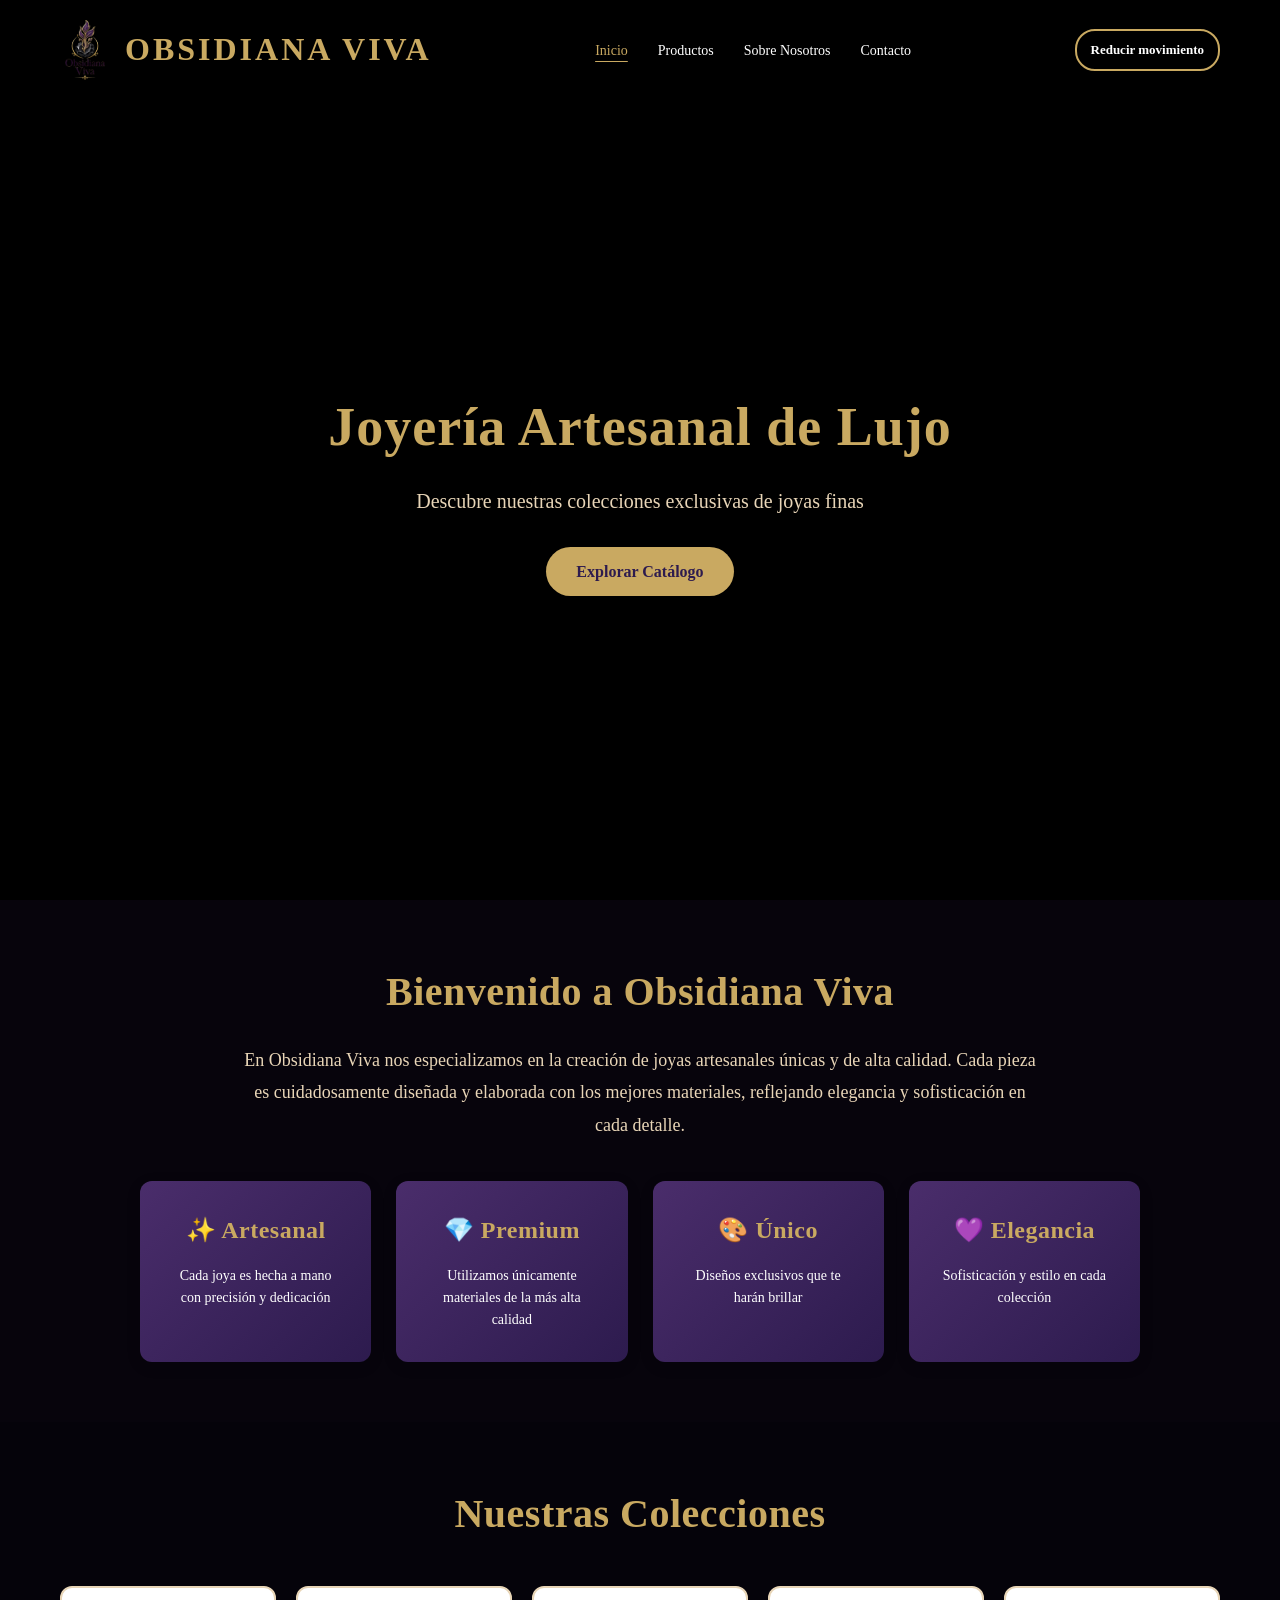
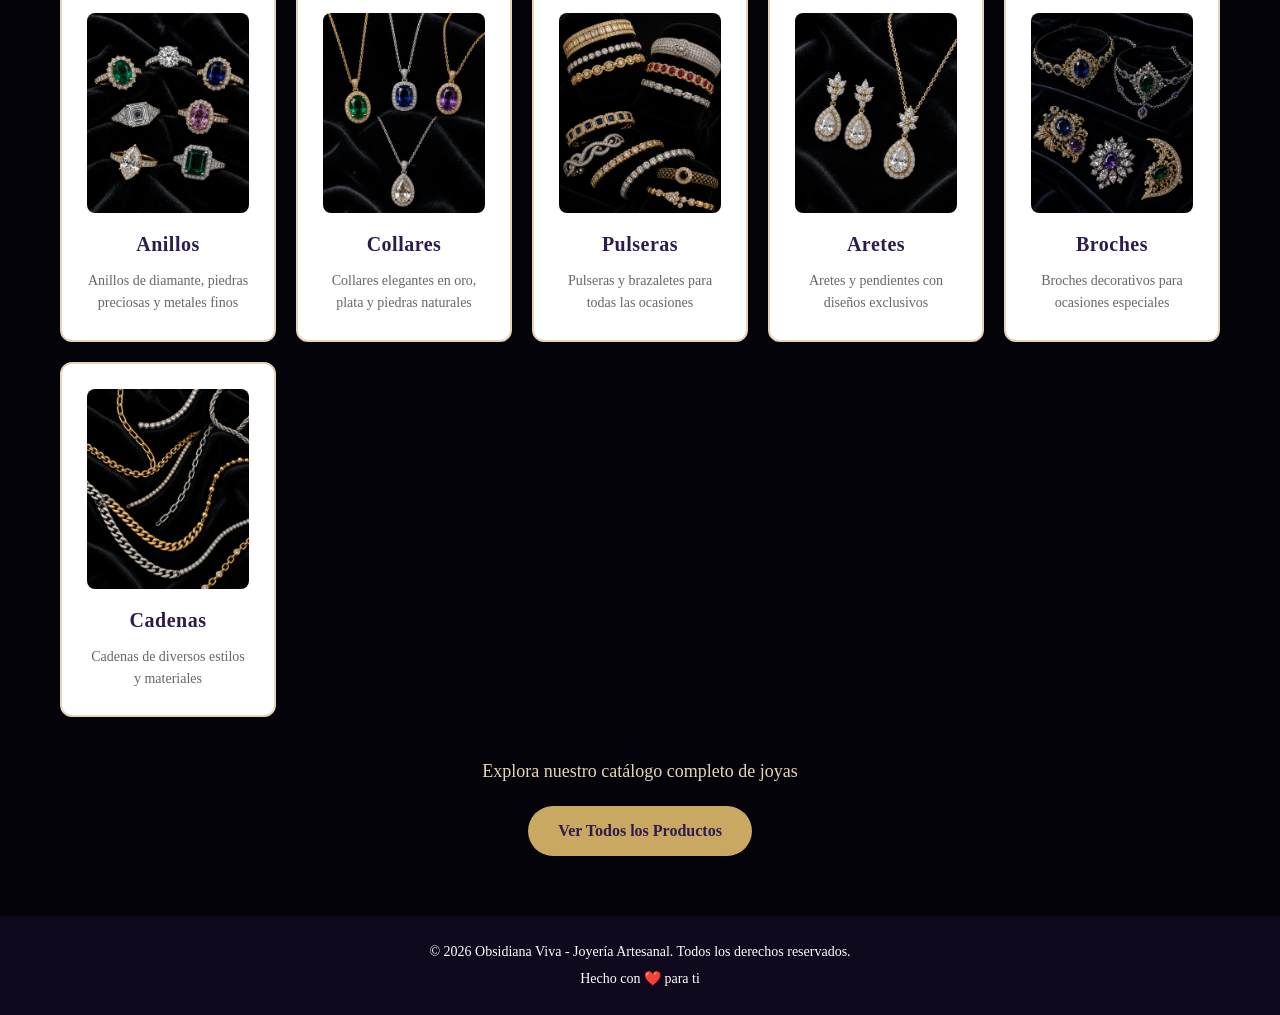
==== commit 7c8dce2f: "Actualización de fondo, etc" ====
--- a/index.html
+++ b/index.html
@@ -7,7 +7,7 @@
     <link rel="stylesheet" href="styles.css">
 </head>
 <body class="home has-video">
-    <video class="page-video" autoplay muted loop playsinline poster="img/banner.jpg">
+    <video class="page-video" autoplay muted loop playsinline aria-hidden="true" tabindex="-1">
         <source src="img/fondo.mp4" type="video/mp4">
     </video>
     <div class="page-video-overlay"></div>
@@ -21,12 +21,13 @@
             </div>
             <nav class="navbar">
                 <ul>
-                    <li><a href="index.html" class="nav-link">Inicio</a></li>
+                    <li><a href="index.html" class="nav-link" aria-current="page">Inicio</a></li>
                     <li><a href="productos.html" class="nav-link">Productos</a></li>
                     <li><a href="sobre-nosotros.html" class="nav-link">Sobre Nosotros</a></li>
                     <li><a href="contacto.html" class="nav-link">Contacto</a></li>
                 </ul>
             </nav>
+            <button type="button" class="motion-toggle" aria-pressed="false">Reducir movimiento</button>
         </div>
     </header>
 
@@ -74,48 +75,48 @@
         <div class="container">
             <h2 class="reveal">Nuestras Colecciones</h2>
             <div class="categorias-grid">
-                <div class="categoria-card reveal reveal-delay-1">
+                <a class="categoria-card reveal reveal-delay-1" href="productos.html?categoria=Anillos">
                     <div class="categoria-imagen">
                         <img src="img/coleccion-anillos.jpg" alt="Anillos">
                     </div>
                     <h3>Anillos</h3>
                     <p>Anillos de diamante, piedras preciosas y metales finos</p>
-                </div>
-                <div class="categoria-card reveal reveal-delay-2">
+                </a>
+                <a class="categoria-card reveal reveal-delay-2" href="productos.html?categoria=Collares">
                     <div class="categoria-imagen">
                         <img src="img/coleccion-collares.jpg" alt="Collares">
                     </div>
                     <h3>Collares</h3>
                     <p>Collares elegantes en oro, plata y piedras naturales</p>
-                </div>
-                <div class="categoria-card reveal reveal-delay-3">
+                </a>
+                <a class="categoria-card reveal reveal-delay-3" href="productos.html?categoria=Pulseras">
                     <div class="categoria-imagen">
                         <img src="img/coleccion-pulseras.jpg" alt="Pulseras">
                     </div>
                     <h3>Pulseras</h3>
                     <p>Pulseras y brazaletes para todas las ocasiones</p>
-                </div>
-                <div class="categoria-card reveal reveal-delay-4">
+                </a>
+                <a class="categoria-card reveal reveal-delay-4" href="productos.html?categoria=Aretes">
                     <div class="categoria-imagen">
                         <img src="img/coleccion-aretes.jpg" alt="Aretes">
                     </div>
                     <h3>Aretes</h3>
                     <p>Aretes y pendientes con diseños exclusivos</p>
-                </div>
-                <div class="categoria-card reveal reveal-delay-5">
+                </a>
+                <a class="categoria-card reveal reveal-delay-5" href="productos.html?categoria=Broches">
                     <div class="categoria-imagen">
                         <img src="img/coleccion-accesorios.jpg" alt="Accesorios">
                     </div>
-                    <h3>Accesorios</h3>
-                    <p>Broches, gargantillas y cadenas decorativas</p>
-                </div>
-                <div class="categoria-card reveal reveal-delay-6">
+                    <h3>Broches</h3>
+                    <p>Broches decorativos para ocasiones especiales</p>
+                </a>
+                <a class="categoria-card reveal reveal-delay-6" href="productos.html?categoria=Cadenas">
                     <div class="categoria-imagen">
                         <img src="img/coleccion-cadenas.jpg" alt="Cadenas">
                     </div>
                     <h3>Cadenas</h3>
                     <p>Cadenas de diversos estilos y materiales</p>
-                </div>
+                </a>
             </div>
             <div class="cta-section reveal">
                 <p>Explora nuestro catálogo completo de joyas</p>
@@ -133,4 +134,4 @@
 
     <script src="script.js"></script>
 </body>
-</html>+</html>
--- a/styles.css
+++ b/styles.css
@@ -20,13 +20,14 @@
 
 html {
     scroll-behavior: smooth;
+    background: #000;
 }
 
 body {
     font-family: 'Lora', 'Times New Roman', serif;
     line-height: 1.6;
     color: var(--text-dark);
-    background-color: #f9f7f4;
+    background-color: #000;
 }
 
 h1, h2, h3, h4, h5, h6 {
@@ -106,6 +107,24 @@
     color: var(--gold);
 }
 
+.navbar a[aria-current="page"] { color: var(--gold); text-decoration: underline; text-underline-offset: 6px; }
+:focus-visible { outline: 3px solid #fff; outline-offset: 3px; }
+.search-section :focus-visible, .producto-card :focus-visible, .formulario-contacto :focus-visible { outline-color: var(--light-purple); }
+
+.motion-toggle {
+    border: 2px solid var(--gold);
+    border-radius: 20px;
+    background: #000;
+    color: #fff;
+    padding: 9px 14px;
+    font: inherit;
+    font-size: 13px;
+    font-weight: 700;
+    cursor: pointer;
+    min-height: 42px;
+}
+.motion-toggle:hover, .motion-toggle[aria-pressed="true"] { background: var(--gold); color: #000; }
+
 .page-video {
     position: fixed;
     top: 0;
@@ -122,12 +141,14 @@
     inset: 0;
     z-index: -1;
     pointer-events: none;
-    background: linear-gradient(135deg, rgba(45, 27, 78, 0) 0%, rgba(26, 15, 46, 0) 100%);
+    background: linear-gradient(135deg, rgba(0, 0, 0, 0.38) 0%, rgba(0, 0, 0, 0.5) 100%);
 }
 
 body.home {
     background: transparent;
 }
+
+body.has-video { background: transparent; }
 
 .header.header-over-video {
     background: transparent;
@@ -312,6 +333,9 @@
     text-align: center;
     transition: all 0.4s cubic-bezier(0.25, 0.46, 0.45, 0.94);
     cursor: pointer;
+    display: block;
+    text-decoration: none;
+    color: inherit;
 }
 
 .categoria-card:hover {
@@ -352,13 +376,13 @@
 
 .search-section {
     padding: 50px 20px;
-    background-color: white;
+    background-color: rgba(0, 0, 0, 0.76);
 }
 
 .search-section h2 {
     font-family: 'Alegreya', 'Times New Roman', serif;
     text-align: center;
-    color: var(--primary-purple);
+    color: var(--gold);
     margin-bottom: 30px;
     font-size: 40px;
     font-weight: 700;
@@ -380,6 +404,15 @@
     transition: border-color 0.3s ease;
 }
 
+.search-bar label { display: block; max-width: 500px; margin: 0 auto 8px; text-align: left; font-weight: 700; color: var(--light-gold); }
+.catalogo-tools { display: flex; align-items: center; justify-content: center; flex-wrap: wrap; gap: 16px; margin-top: 20px; }
+#resultado-conteo { font-weight: 700; color: var(--light-gold); }
+.datos-demo, .form-demo-note { text-align: center; margin: 14px auto 0; color: #444; }
+.form-demo-note { max-width: 700px; margin: -24px auto 30px; }
+.search-section .datos-demo, .formulario-contacto > .container > .form-demo-note,
+.about-hero .datos-demo { color: var(--light-gold); }
+.sr-only { position: absolute; width: 1px; height: 1px; padding: 0; margin: -1px; overflow: hidden; clip: rect(0, 0, 0, 0); white-space: nowrap; border: 0; }
+
 #buscador:focus {
     border-color: var(--primary-purple);
     box-shadow: 0 0 10px rgba(201, 169, 97, 0.3);
@@ -396,7 +429,7 @@
     padding: 10px 20px;
     border: 2px solid var(--gold);
     background-color: transparent;
-    color: var(--primary-purple);
+    color: var(--light-gold);
     border-radius: 25px;
     cursor: pointer;
     font-weight: 600;
@@ -415,13 +448,13 @@
 
 .productos-section {
     padding: 50px 20px;
-    background-color: #faf9f7;
+    background-color: rgba(0, 0, 0, 0.70);
 }
 
 .productos-section h2 {
     font-family: 'Alegreya', 'Times New Roman', serif;
     text-align: center;
-    color: var(--primary-purple);
+    color: var(--gold);
     margin-bottom: 40px;
     font-size: 40px;
     font-weight: 700;
@@ -441,8 +474,36 @@
     overflow: hidden;
     box-shadow: 0 4px 15px rgba(0, 0, 0, 0.08);
     transition: all 0.4s cubic-bezier(0.25, 0.46, 0.45, 0.94);
-    cursor: pointer;
-}
+}
+
+.producto-acciones { display: grid; gap: 10px; margin-top: 16px; }
+.producto-acciones .btn { text-align: center; width: 100%; }
+.btn-favorito { background: #fff; border: 2px solid var(--primary-purple); color: var(--primary-purple); }
+.btn-favorito.guardado { background: #f8e8ee; border-color: #9b244b; color: #82163a; }
+.sin-resultados { grid-column: 1 / -1; text-align: center; padding: 40px 20px; color: var(--text-dark); }
+.sin-resultados .btn { margin-top: 16px; }
+
+.ver-detalles { width: 100%; text-align: center; margin-top: 8px; }
+.producto-dialog { position: fixed; inset: 0; margin: auto; border: 0; border-radius: 16px; padding: 0; width: min(820px, calc(100vw - 32px)); max-height: min(86vh, 760px); overflow: auto; color: var(--text-dark); box-shadow: 0 24px 80px rgba(0, 0, 0, 0.45); }
+.producto-dialog::backdrop { background: rgba(0, 0, 0, 0.76); }
+.dialog-contenido { display: grid; grid-template-columns: minmax(220px, 0.85fr) minmax(280px, 1.15fr); min-height: 420px; }
+.dialog-imagen { width: 100%; height: 100%; min-height: 420px; object-fit: cover; background: var(--cream); }
+.dialog-informacion { padding: 30px; }
+.dialog-informacion h2 { color: var(--primary-purple); font-family: 'Alegreya', 'Times New Roman', serif; font-size: 30px; padding-right: 28px; }
+.dialog-informacion > p { margin-top: 10px; }
+.dialog-informacion .producto-precio { margin: 10px 0; }
+.dialog-cerrar { position: absolute; top: 10px; right: 12px; z-index: 1; border: 0; border-radius: 50%; width: 42px; height: 42px; font-size: 30px; line-height: 1; cursor: pointer; color: #222; background: #fff; box-shadow: 0 2px 8px #0003; }
+.dialog-variantes { border: 0; margin: 20px 0 12px; padding: 0; }
+.dialog-variantes legend, .producto-variante label { display: block; font-size: 15px; font-weight: 700; margin-bottom: 8px; }
+.tallas-opciones { display: flex; flex-wrap: wrap; gap: 8px; }
+.talla-opcion { min-width: 48px; min-height: 42px; padding: 7px 12px; border: 1px solid #888; border-radius: 8px; background: #fff; color: var(--primary-purple); font: inherit; cursor: pointer; }
+.talla-opcion.seleccionada { background: var(--primary-purple); border-color: var(--primary-purple); color: #fff; box-shadow: 0 0 0 2px var(--gold); }
+.talla-opcion:disabled { color: #888; background: #e6e6e6; border-color: #ccc; cursor: not-allowed; text-decoration: line-through; }
+.producto-variante { margin: 16px 0; }
+.producto-variante select { width: 100%; min-height: 44px; padding: 8px 12px; border: 1px solid #888; border-radius: 6px; background: #fff; color: #222; font: inherit; }
+.producto-variante option:disabled { color: #999; }
+.variante-ayuda { color: #555; font-size: 13px; }
+.producto-stock.detalle-stock { margin-top: 12px; }
 
 .producto-card:hover {
     transform: translateY(-10px);
@@ -499,7 +560,7 @@
 
 .producto-precio {
     font-size: 24px;
-    color: var(--gold);
+    color: var(--primary-purple);
     font-weight: 700;
     margin-bottom: 15px;
 }
@@ -521,7 +582,7 @@
 }
 
 .about-hero {
-    background: linear-gradient(135deg, var(--primary-purple) 0%, var(--light-purple) 100%);
+    background: rgba(0, 0, 0, 0.72);
     color: white;
     padding: 60px 20px;
     text-align: center;
@@ -542,7 +603,7 @@
 
 .historia-section {
     padding: 60px 20px;
-    background-color: white;
+    background-color: rgba(0, 0, 0, 0.76);
 }
 
 .historia-section .container {
@@ -554,14 +615,14 @@
 
 .historia-content h2 {
     font-family: 'Alegreya', 'Times New Roman', serif;
-    color: var(--primary-purple);
+    color: var(--gold);
     margin-bottom: 20px;
     font-size: 36px;
     font-weight: 700;
 }
 
 .historia-content p {
-    color: var(--text-light);
+    color: var(--light-gold);
     margin-bottom: 15px;
     line-height: 1.8;
     font-size: 16px;
@@ -577,7 +638,7 @@
 
 .mision-vision {
     padding: 60px 20px;
-    background-color: #faf9f7;
+    background-color: rgba(0, 0, 0, 0.66);
 }
 
 .mision-vision .container {
@@ -613,13 +674,13 @@
 
 .valores-section {
     padding: 60px 20px;
-    background-color: white;
+    background-color: rgba(0, 0, 0, 0.76);
 }
 
 .valores-section h2 {
     font-family: 'Alegreya', 'Times New Roman', serif;
     text-align: center;
-    color: var(--primary-purple);
+    color: var(--gold);
     margin-bottom: 40px;
     font-size: 40px;
     font-weight: 700;
@@ -679,7 +740,7 @@
 
 .materiales-section {
     padding: 60px 20px;
-    background: linear-gradient(135deg, var(--light-purple) 0%, var(--primary-purple) 100%);
+    background: rgba(0, 0, 0, 0.72);
     color: white;
 }
 
@@ -754,7 +815,7 @@
 }
 
 .contacto-hero {
-    background: linear-gradient(135deg, var(--primary-purple) 0%, var(--light-purple) 100%);
+    background: rgba(0, 0, 0, 0.72);
     color: white;
     padding: 60px 20px;
     text-align: center;
@@ -766,6 +827,13 @@
     font-weight: 700;
     margin-bottom: 15px;
     color: var(--gold);
+}
+
+.contacto-hero h2 {
+    color: var(--gold);
+    font-family: 'Alegreya', 'Times New Roman', serif;
+    font-size: 40px;
+    margin-bottom: 12px;
 }
 
 .contacto-hero p {
@@ -775,13 +843,13 @@
 
 .info-contacto {
     padding: 60px 20px;
-    background-color: white;
+    background-color: rgba(0, 0, 0, 0.76);
 }
 
 .info-contacto h2 {
     font-family: 'Alegreya', 'Times New Roman', serif;
     text-align: center;
-    color: var(--primary-purple);
+    color: var(--gold);
     margin-bottom: 40px;
     font-size: 36px;
     font-weight: 700;
@@ -813,16 +881,17 @@
     color: var(--text-dark);
     font-size: 16px;
 }
+.contacto-info-card a { color: var(--primary-purple); text-underline-offset: 3px; }
 
 .formulario-contacto {
     padding: 60px 20px;
-    background-color: #faf9f7;
+    background-color: rgba(0, 0, 0, 0.76);
 }
 
 .formulario-contacto h2 {
     font-family: 'Alegreya', 'Times New Roman', serif;
     text-align: center;
-    color: var(--primary-purple);
+    color: var(--gold);
     margin-bottom: 40px;
     font-size: 36px;
     font-weight: 700;
@@ -873,7 +942,7 @@
 
 .redes-sociales {
     padding: 60px 20px;
-    background: linear-gradient(135deg, var(--primary-purple) 0%, var(--light-purple) 100%);
+    background: rgba(0, 0, 0, 0.72);
     color: white;
     text-align: center;
 }
@@ -977,15 +1046,18 @@
     }
 
     .navbar ul {
-        gap: 15px;
-        font-size: 12px;
-        flex-direction: column;
+        gap: 8px 14px;
+        font-size: 13px;
+        flex-direction: row;
+        justify-content: center;
+        flex-wrap: wrap;
         width: 100%;
     }
 
     .navbar a {
-        display: block;
+        display: inline-block;
         text-align: center;
+        padding: 8px 4px;
     }
 
     .logo-section h1 {
@@ -1019,7 +1091,7 @@
     }
 
     .categorias-grid {
-        grid-template-columns: 1fr;
+        grid-template-columns: repeat(2, minmax(0, 1fr));
     }
 
     .historia-section .container {
@@ -1041,6 +1113,14 @@
     .redes-links {
         flex-direction: column;
     }
+
+    .header .container { gap: 8px; }
+    .logo-section { gap: 8px; }
+    .logo { width: 38px; height: 46px; }
+    .logo-section h1 { letter-spacing: 1px; }
+    .motion-toggle { width: 100%; max-width: 280px; }
+    .logo-section { flex-wrap: wrap; justify-content: center; }
+    .tagline { flex-basis: 100%; text-align: center; }
 }
 
 @media (max-width: 480px) {
@@ -1096,6 +1176,28 @@
 
     .filtro-btn {
         padding: 8px 12px;
-        font-size: 11px;
-    }
-}+        font-size: 13px;
+        min-height: 42px;
+    }
+}
+
+@media (max-width: 640px) {
+    .producto-dialog { width: calc(100vw - 20px); max-height: 92vh; border-radius: 12px; }
+    .dialog-contenido { grid-template-columns: 1fr; }
+    .dialog-imagen { height: 220px; min-height: 0; max-height: 30vh; }
+    .dialog-informacion { padding: 20px; }
+    .dialog-informacion h2 { font-size: 25px; }
+    .dialog-cerrar { position: fixed; top: max(12px, env(safe-area-inset-top)); right: max(12px, env(safe-area-inset-right)); }
+    .contacto-hero h2 { font-size: 30px; }
+}
+
+html.motion-reduced,
+body.motion-reduced,
+body.motion-reduced * {
+    animation-duration: 0.01ms !important;
+    animation-iteration-count: 1 !important;
+    transition-duration: 0.01ms !important;
+    scroll-behavior: auto !important;
+}
+body.motion-reduced .reveal { opacity: 1; transform: none; }
+body.motion-reduced .page-video { display: none; }
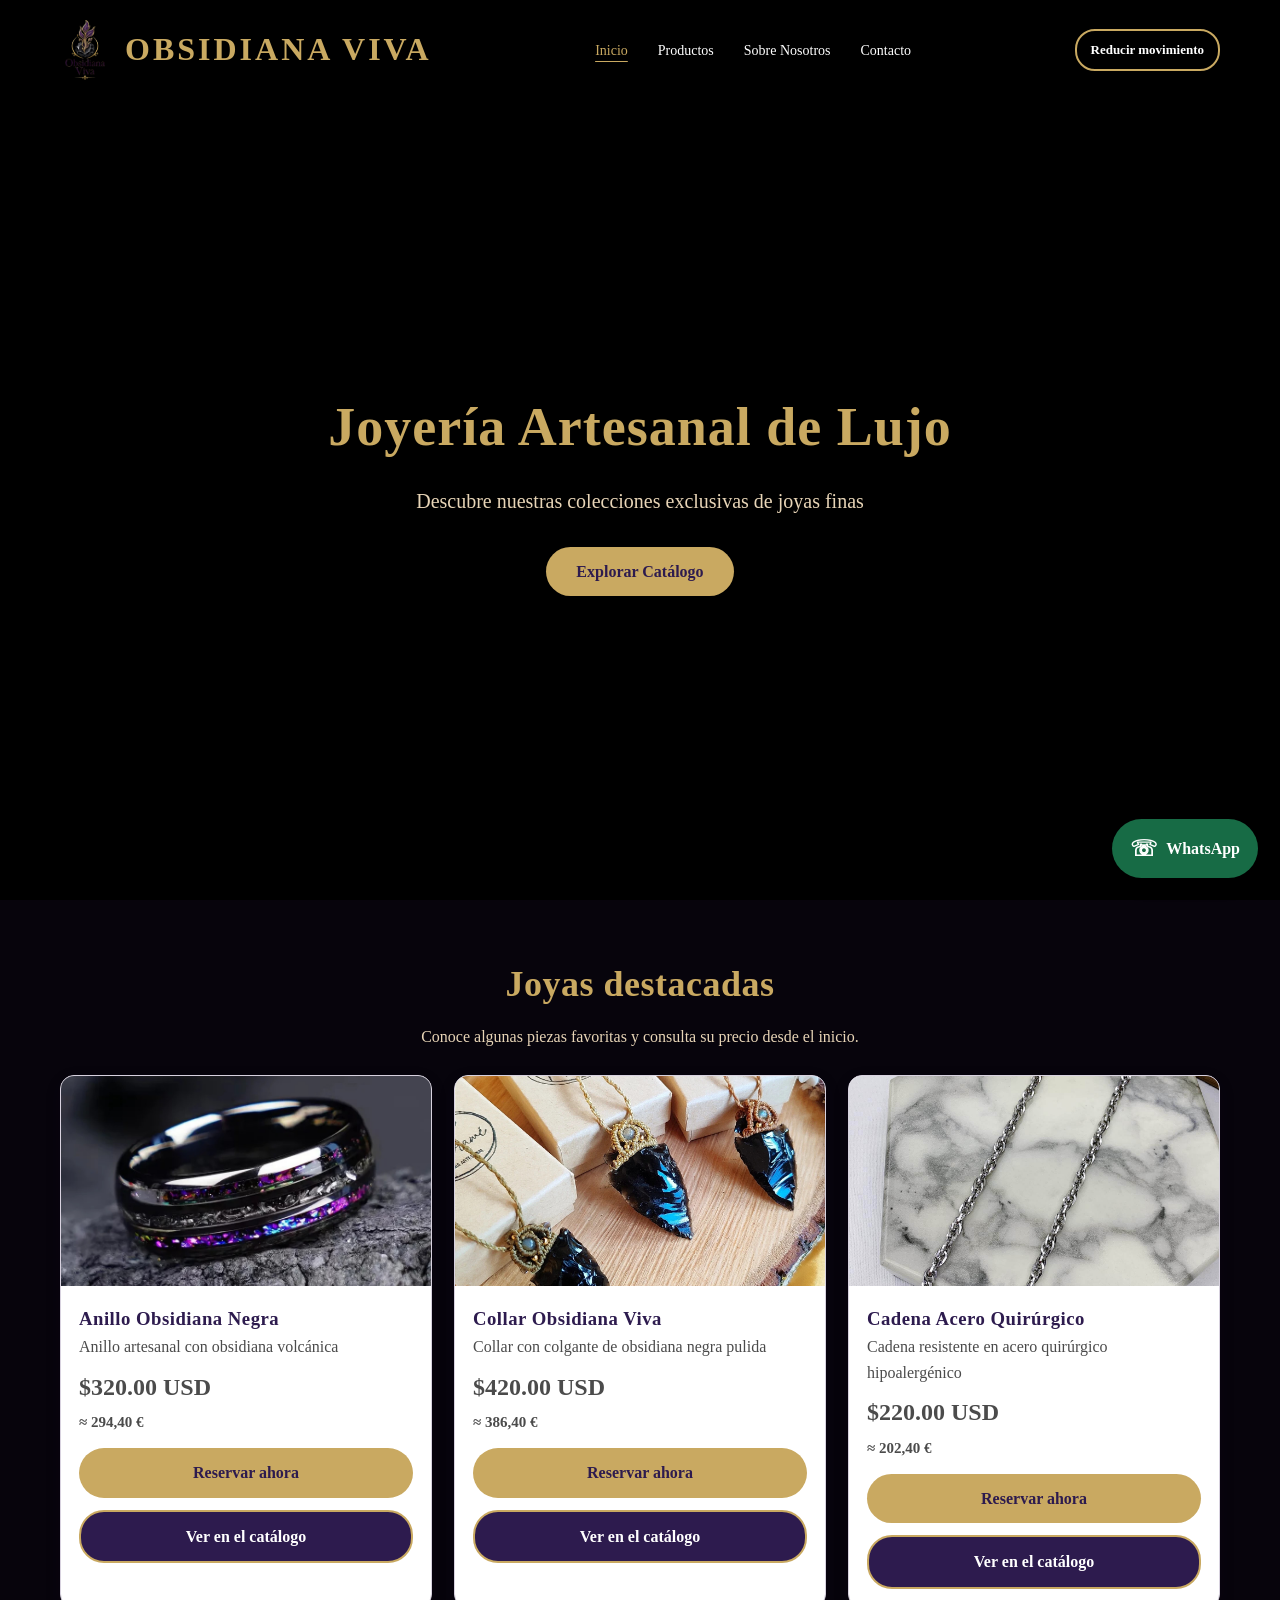
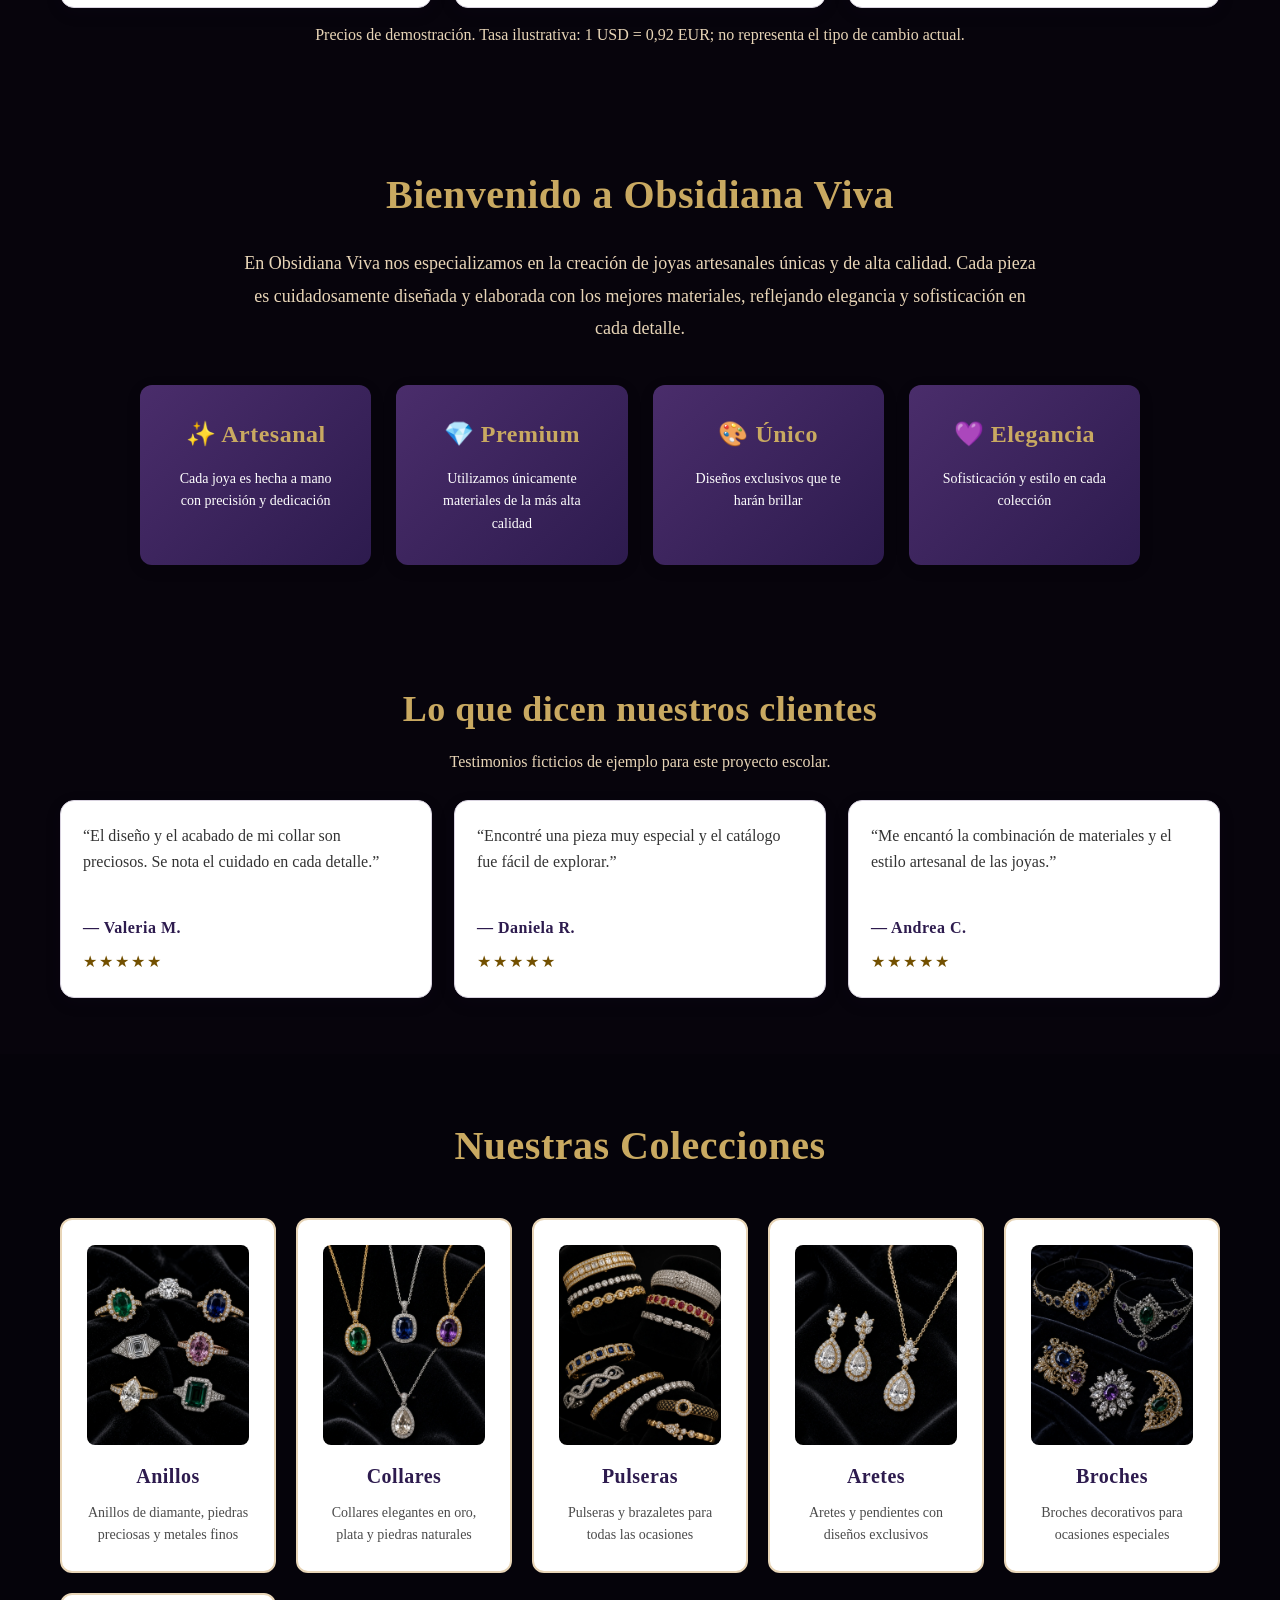
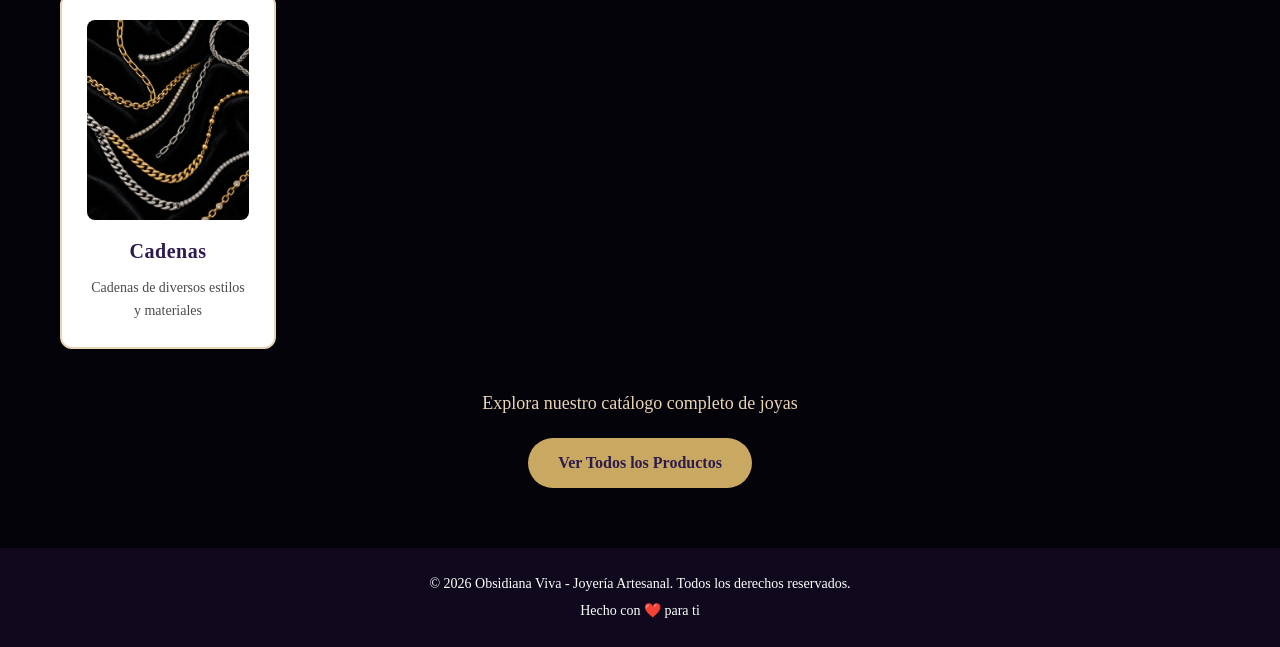
==== commit ec16ecb1: "Actualización 3" ====
--- a/index.html
+++ b/index.html
@@ -19,7 +19,8 @@
                 <h1>OBSIDIANA VIVA</h1>
                 <p class="tagline">Joyería Artesanal de Lujo</p>
             </div>
-            <nav class="navbar">
+            <button type="button" class="menu-toggle" aria-expanded="false" aria-controls="site-navigation"><span aria-hidden="true">☰</span><span class="sr-only">Abrir menú</span></button>
+            <nav class="navbar" id="site-navigation" aria-label="Navegación principal">
                 <ul>
                     <li><a href="index.html" class="nav-link" aria-current="page">Inicio</a></li>
                     <li><a href="productos.html" class="nav-link">Productos</a></li>
@@ -38,6 +39,15 @@
                 <p>Descubre nuestras colecciones exclusivas de joyas finas</p>
                 <a href="productos.html" class="btn btn-primary">Explorar Catálogo</a>
             </div>
+        </div>
+    </section>
+
+    <section class="destacados-section">
+        <div class="container">
+            <h2 class="reveal">Joyas destacadas</h2>
+            <p class="destacados-intro reveal reveal-delay-1">Conoce algunas piezas favoritas y consulta su precio desde el inicio.</p>
+            <div id="destacados-grid" class="destacados-grid"></div>
+            <p class="datos-demo">Precios de demostración. Tasa ilustrativa: 1 USD = 0,92 EUR; no representa el tipo de cambio actual.</p>
         </div>
     </section>
 
@@ -67,6 +77,18 @@
                     <h3>💜 Elegancia</h3>
                     <p>Sofisticación y estilo en cada colección</p>
                 </div>
+            </div>
+        </div>
+    </section>
+
+    <section class="testimonios-section">
+        <div class="container">
+            <h2 class="reveal">Lo que dicen nuestros clientes</h2>
+            <p class="testimonios-aviso reveal reveal-delay-1">Testimonios ficticios de ejemplo para este proyecto escolar.</p>
+            <div class="testimonios-grid">
+                <article class="testimonio-card reveal reveal-delay-1"><p>“El diseño y el acabado de mi collar son preciosos. Se nota el cuidado en cada detalle.”</p><h3>— Valeria M.</h3><p class="estrellas" aria-label="5 de 5 estrellas">★★★★★</p></article>
+                <article class="testimonio-card reveal reveal-delay-2"><p>“Encontré una pieza muy especial y el catálogo fue fácil de explorar.”</p><h3>— Daniela R.</h3><p class="estrellas" aria-label="5 de 5 estrellas">★★★★★</p></article>
+                <article class="testimonio-card reveal reveal-delay-3"><p>“Me encantó la combinación de materiales y el estilo artesanal de las joyas.”</p><h3>— Andrea C.</h3><p class="estrellas" aria-label="5 de 5 estrellas">★★★★★</p></article>
             </div>
         </div>
     </section>
@@ -131,6 +153,7 @@
             <p>Hecho con ❤️ para ti</p>
         </div>
     </footer>
+    <a class="whatsapp-float" href="https://wa.me/?text=Hola%2C%20me%20interesan%20las%20joyas%20de%20Obsidiana%20Viva.%20%C2%BFPodr%C3%ADan%20darme%20m%C3%A1s%20informaci%C3%B3n%3F" target="_blank" rel="noopener noreferrer" aria-label="Contactar por WhatsApp y elegir destinatario"><span aria-hidden="true">☏</span><span>WhatsApp</span></a>
 
     <script src="script.js"></script>
 </body>
--- a/styles.css
+++ b/styles.css
@@ -6,7 +6,7 @@
     --light-gold: #E8D5B7;
     --cream: #F5EFE0;
     --text-dark: #2D1B4E;
-    --text-light: #666;
+    --text-light: #4b4b4b;
     --border-color: #ddd;
     --success: #27ae60;
     --error: #e74c3c;
@@ -124,6 +124,30 @@
     min-height: 42px;
 }
 .motion-toggle:hover, .motion-toggle[aria-pressed="true"] { background: var(--gold); color: #000; }
+
+.menu-toggle { display: none; border: 2px solid var(--gold); border-radius: 8px; background: var(--dark-purple); color: #fff; min-width: 46px; min-height: 44px; font-size: 22px; cursor: pointer; }
+.whatsapp-float { position: fixed; right: 22px; bottom: 22px; z-index: 110; display: flex; align-items: center; gap: 8px; padding: 12px 18px; border: 0; border-radius: 999px; color: #fff; background: #176b45; box-shadow: 0 5px 18px #0005; font: inherit; font-weight: 700; text-decoration: none; cursor: pointer; }
+.whatsapp-float span:first-child { font-size: 22px; }
+.whatsapp-float:hover { background: #115637; transform: translateY(-2px); }
+
+.destacados-section, .testimonios-section { padding: 56px 20px; background-color: rgba(26, 15, 46, 0.28); color: #fff; }
+.destacados-section h2, .testimonios-section h2 { text-align: center; color: var(--gold); font-size: 36px; margin-bottom: 10px; }
+.destacados-intro, .testimonios-aviso { text-align: center; color: var(--light-gold); margin-bottom: 26px; }
+.destacados-section .datos-demo { color: var(--light-gold); }
+.destacados-grid, .testimonios-grid { display: grid; grid-template-columns: repeat(3, minmax(0, 1fr)); gap: 22px; }
+.destacado-card, .testimonio-card { background: #fff; border: 1px solid #d8d2df; border-radius: 14px; overflow: hidden; box-shadow: 0 5px 18px #24143d14; }
+.destacado-card img { display: block; width: 100%; height: 210px; object-fit: cover; background: var(--cream); transition: transform 0.5s cubic-bezier(0.25, 0.46, 0.45, 0.94); }
+.destacado-info .btn { display: block; width: 100%; text-align: center; margin-top: 12px; }
+.destacado-info { padding: 18px; }
+.destacado-info h3, .testimonio-card h3 { color: var(--primary-purple); }
+.destacado-info p { color: #4b4b4b; }
+.destacado-info .producto-precio { margin: 8px 0 14px; }
+.producto-precio-eur { margin: -10px 0 14px; color: #735c91; font-size: 15px; font-weight: 600; }
+.destacado-info .producto-precio-eur { margin: -10px 0 14px; }
+.testimonio-card { padding: 22px; }
+.testimonio-card > p:first-child { min-height: 78px; color: #333; }
+.testimonio-card h3 { margin-top: 14px; font-size: 16px; }
+.testimonio-card .estrellas { color: #735000; letter-spacing: 2px; margin-top: 8px; }
 
 .page-video {
     position: fixed;
@@ -498,10 +522,10 @@
 .tallas-opciones { display: flex; flex-wrap: wrap; gap: 8px; }
 .talla-opcion { min-width: 48px; min-height: 42px; padding: 7px 12px; border: 1px solid #888; border-radius: 8px; background: #fff; color: var(--primary-purple); font: inherit; cursor: pointer; }
 .talla-opcion.seleccionada { background: var(--primary-purple); border-color: var(--primary-purple); color: #fff; box-shadow: 0 0 0 2px var(--gold); }
-.talla-opcion:disabled { color: #888; background: #e6e6e6; border-color: #ccc; cursor: not-allowed; text-decoration: line-through; }
+.talla-opcion:disabled { color: #555; background: #e6e6e6; border-color: #ccc; cursor: not-allowed; text-decoration: line-through; }
 .producto-variante { margin: 16px 0; }
 .producto-variante select { width: 100%; min-height: 44px; padding: 8px 12px; border: 1px solid #888; border-radius: 6px; background: #fff; color: #222; font: inherit; }
-.producto-variante option:disabled { color: #999; }
+.producto-variante option:disabled { color: #555; }
 .variante-ayuda { color: #555; font-size: 13px; }
 .producto-stock.detalle-stock { margin-top: 12px; }
 
@@ -1032,6 +1056,10 @@
     transform: translateY(0);
 }
 
+.destacado-card { transition: border-color 0.35s ease, box-shadow 0.35s ease, transform 0.35s ease; }
+.destacado-card:hover { border-color: var(--gold); box-shadow: 0 12px 28px rgba(201, 169, 97, 0.4); transform: translateY(-8px); }
+.destacado-card:hover img { transform: scale(1.08); }
+
 .reveal-delay-1 { transition-delay: 0.1s; }
 .reveal-delay-2 { transition-delay: 0.2s; }
 .reveal-delay-3 { transition-delay: 0.3s; }
@@ -1041,24 +1069,19 @@
 
 @media (max-width: 768px) {
     .header .container {
-        flex-direction: column;
+        flex-direction: row;
+        flex-wrap: wrap;
         align-items: center;
-    }
-
-    .navbar ul {
-        gap: 8px 14px;
-        font-size: 13px;
-        flex-direction: row;
-        justify-content: center;
-        flex-wrap: wrap;
-        width: 100%;
-    }
-
-    .navbar a {
-        display: inline-block;
-        text-align: center;
-        padding: 8px 4px;
-    }
+        justify-content: space-between;
+        position: relative;
+    }
+
+    .header .logo-section { flex: 1 1 calc(100% - 56px); }
+    .menu-toggle { display: inline-flex; align-items: center; justify-content: center; }
+    .navbar { display: none; position: absolute; top: calc(100% + 10px); right: 0; z-index: 120; width: min(300px, calc(100vw - 32px)); padding: 16px; border: 1px solid var(--gold); border-radius: 12px; background: var(--dark-purple); box-shadow: 0 12px 28px #0007; }
+    .navbar.menu-open { display: block; }
+    .navbar ul { flex-direction: column; align-items: stretch; gap: 4px; width: 100%; }
+    .navbar a { display: block; text-align: left; padding: 12px; font-size: 16px; }
 
     .logo-section h1 {
         font-size: 24px;
@@ -1118,9 +1141,14 @@
     .logo-section { gap: 8px; }
     .logo { width: 38px; height: 46px; }
     .logo-section h1 { letter-spacing: 1px; }
-    .motion-toggle { width: 100%; max-width: 280px; }
-    .logo-section { flex-wrap: wrap; justify-content: center; }
+    .motion-toggle { width: auto; max-width: 280px; }
+    .logo-section { flex-wrap: wrap; justify-content: flex-start; }
     .tagline { flex-basis: 100%; text-align: center; }
+}
+
+@media (max-width: 640px) {
+    .destacados-grid, .testimonios-grid { grid-template-columns: 1fr; }
+    .destacado-card img { height: 230px; }
 }
 
 @media (max-width: 480px) {
@@ -1135,6 +1163,8 @@
     .tagline {
         display: block;
     }
+
+    .motion-toggle { padding: 7px 8px; font-size: 11px; }
 
     .hero-text h2 {
         font-size: 28px;
